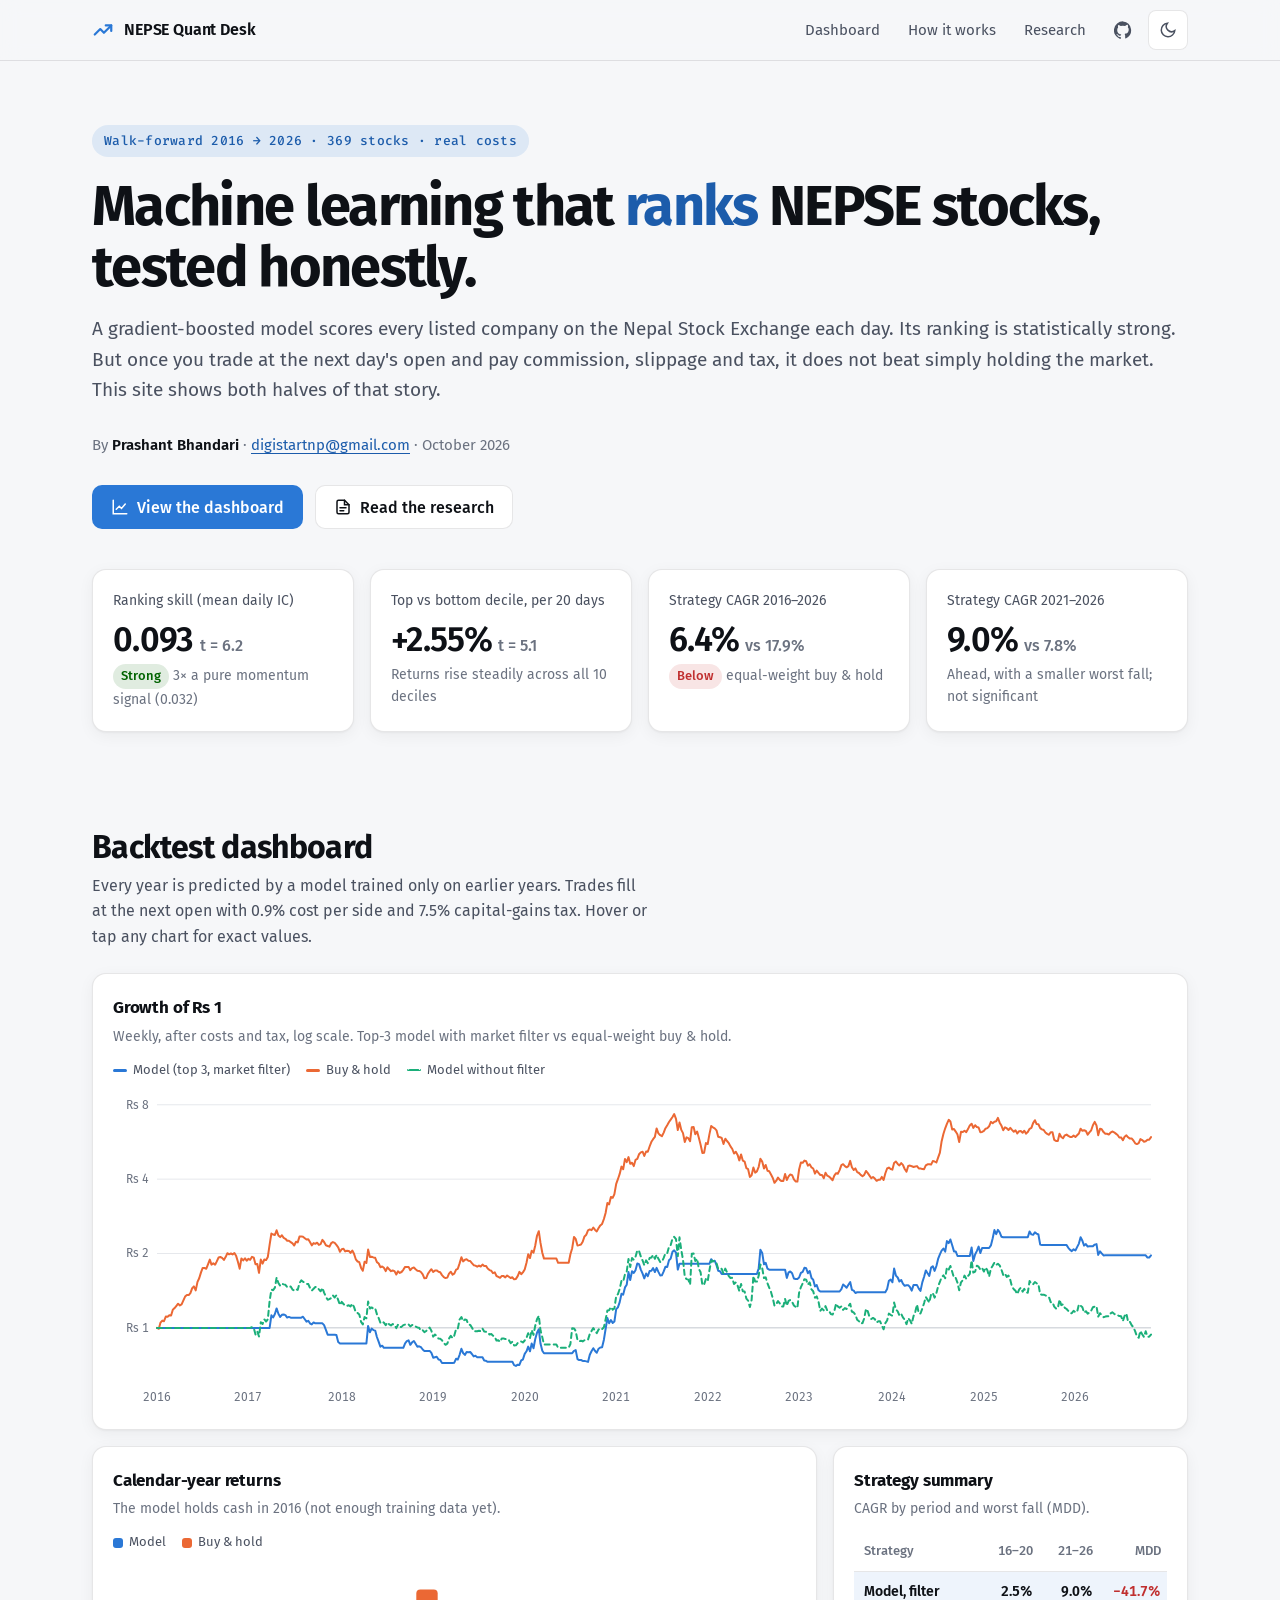
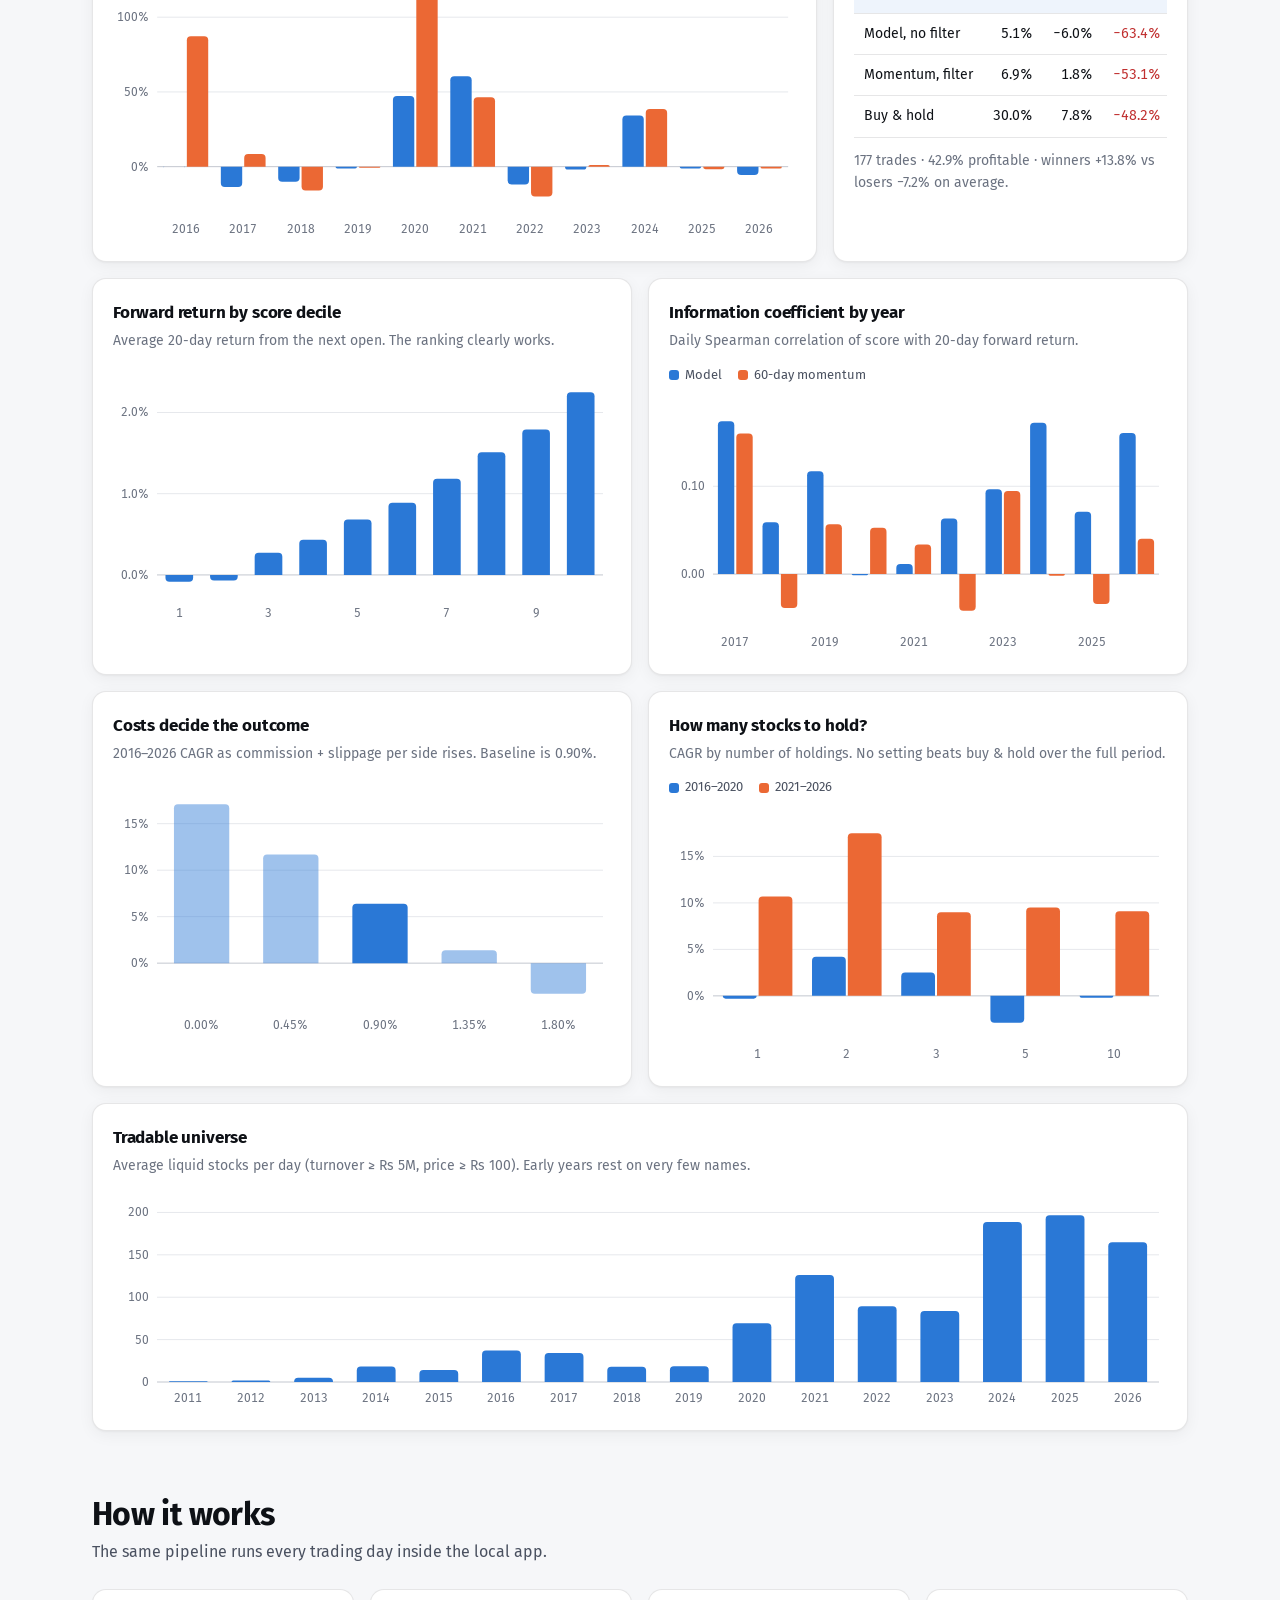
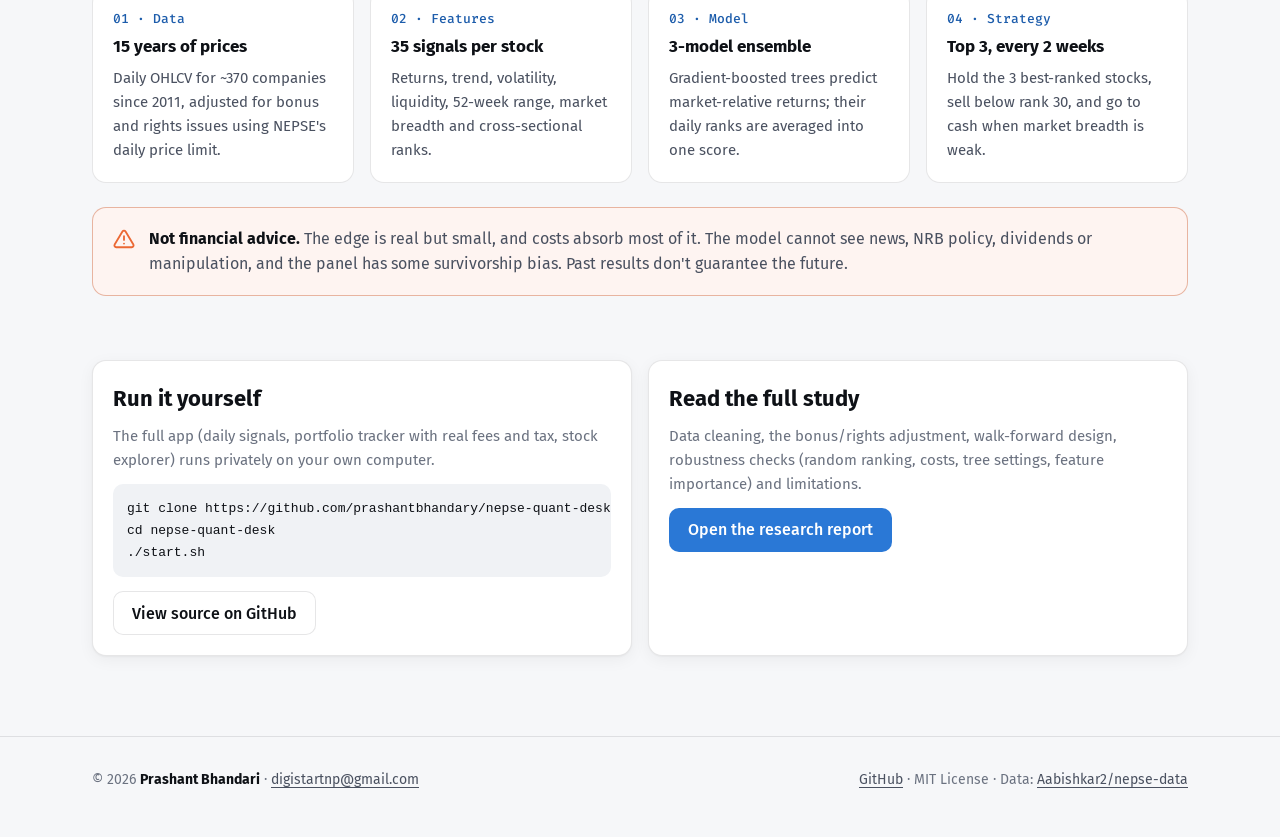
==== docs/index.html @ 3b057b7d "Add GitHub Pages dashboard and research site, simplify README" ====
<!doctype html>
<html lang="en">
<head>
<meta charset="utf-8">
<meta name="viewport" content="width=device-width, initial-scale=1">
<title>NEPSE Quant Desk</title>
<meta name="description" content="Machine-learning stock ranking on the Nepal Stock Exchange: an honest walk-forward backtest with real trading costs, by Prashant Bhandari.">
<meta name="author" content="Prashant Bhandari">
<meta property="og:title" content="NEPSE Quant Desk: ML stock ranking on the Nepal Stock Exchange">
<meta property="og:description" content="A model that ranks NEPSE stocks well, and an honest look at why that still doesn't beat buy-and-hold after costs.">
<meta property="og:type" content="website">
<meta name="twitter:card" content="summary">
<link rel="icon" href="data:image/svg+xml,%3Csvg xmlns='http://www.w3.org/2000/svg' viewBox='0 0 24 24' fill='none' stroke='%232a78d6' stroke-width='2.4' stroke-linecap='round' stroke-linejoin='round'%3E%3Cpath d='M3 17l6-6 4 4 8-8'/%3E%3Cpath d='M15 7h6v6'/%3E%3C/svg%3E">
<link rel="preconnect" href="https://fonts.googleapis.com">
<link rel="preconnect" href="https://fonts.gstatic.com" crossorigin>
<link href="https://fonts.googleapis.com/css2?family=Fira+Code:wght@400;500&family=Fira+Sans:wght@400;500;600;700&display=swap" rel="stylesheet">
<link rel="stylesheet" href="assets/site.css">
<script src="assets/theme.js"></script>
</head>
<body>
<a class="skip" href="#main">Skip to content</a>

<header class="nav">
  <div class="wrap">
    <a class="brand" href="./" aria-label="NEPSE Quant Desk home">
      <svg width="22" height="22" viewBox="0 0 24 24" fill="none" stroke="currentColor" stroke-width="2.4" stroke-linecap="round" stroke-linejoin="round" aria-hidden="true"><path d="M3 17l6-6 4 4 8-8"/><path d="M15 7h6v6"/></svg>
      NEPSE Quant Desk
    </a>
    <nav class="nav-links" aria-label="Main">
      <a href="#dashboard" class="hide-sm">Dashboard</a>
      <a href="#how" class="hide-sm">How it works</a>
      <a href="research.html">Research</a>
      <a href="https://github.com/prashantbhandary/nepse-quant-desk" aria-label="Source code on GitHub">
        <svg width="18" height="18" viewBox="0 0 24 24" fill="currentColor" aria-hidden="true"><path d="M12 .5a12 12 0 0 0-3.8 23.4c.6.1.8-.3.8-.6v-2c-3.3.7-4-1.6-4-1.6-.6-1.4-1.4-1.8-1.4-1.8-1.1-.7.1-.7.1-.7 1.2.1 1.8 1.2 1.8 1.2 1.1 1.8 2.8 1.3 3.5 1 .1-.8.4-1.3.8-1.6-2.7-.3-5.5-1.3-5.5-5.9 0-1.3.5-2.4 1.2-3.2-.1-.3-.5-1.5.1-3.2 0 0 1-.3 3.3 1.2a11.5 11.5 0 0 1 6 0C17.3 4.6 18.3 5 18.3 5c.7 1.7.3 2.9.1 3.2.8.8 1.2 1.9 1.2 3.2 0 4.6-2.8 5.6-5.5 5.9.4.4.8 1.1.8 2.2v3.3c0 .3.2.7.8.6A12 12 0 0 0 12 .5z"/></svg>
      </a>
      <button class="icon-btn" id="theme" type="button" aria-label="Toggle theme"></button>
    </nav>
  </div>
</header>

<main id="main">
  <section class="hero">
    <div class="wrap">
      <span class="eyebrow">Walk-forward 2016 → 2026 · 369 stocks · real costs</span>
      <h1>Machine learning that <em>ranks</em> NEPSE stocks, tested honestly.</h1>
      <p class="lede">A gradient-boosted model scores every listed company on the Nepal Stock Exchange each day. Its ranking is statistically strong. But once you trade at the next day's open and pay commission, slippage and tax, it does not beat simply holding the market. This site shows both halves of that story.</p>
      <p class="byline">By <strong>Prashant Bhandari</strong> · <a href="mailto:digistartnp@gmail.com">digistartnp@gmail.com</a> · October 2026</p>
      <div class="cta">
        <a class="btn primary" href="#dashboard">
          <svg width="18" height="18" viewBox="0 0 24 24" fill="none" stroke="currentColor" stroke-width="2" stroke-linecap="round" aria-hidden="true"><path d="M3 3v18h18"/><path d="M7 15l4-4 3 3 5-6"/></svg>
          View the dashboard
        </a>
        <a class="btn" href="research.html">
          <svg width="18" height="18" viewBox="0 0 24 24" fill="none" stroke="currentColor" stroke-width="2" stroke-linecap="round" aria-hidden="true"><path d="M14 3H6a2 2 0 0 0-2 2v14a2 2 0 0 0 2 2h12a2 2 0 0 0 2-2V9z"/><path d="M14 3v6h6M8 13h8M8 17h5"/></svg>
          Read the research
        </a>
      </div>

      <div class="tiles" role="list">
        <div class="tile" role="listitem">
          <div class="k">Ranking skill (mean daily IC)</div>
          <div class="v">0.093<small>t = 6.2</small></div>
          <div class="s"><span class="tag good">Strong</span> 3× a pure momentum signal (0.032)</div>
        </div>
        <div class="tile" role="listitem">
          <div class="k">Top vs bottom decile, per 20 days</div>
          <div class="v">+2.55%<small>t = 5.1</small></div>
          <div class="s">Returns rise steadily across all 10 deciles</div>
        </div>
        <div class="tile" role="listitem">
          <div class="k">Strategy CAGR 2016–2026</div>
          <div class="v">6.4%<small>vs 17.9%</small></div>
          <div class="s"><span class="tag bad">Below</span> equal-weight buy &amp; hold</div>
        </div>
        <div class="tile" role="listitem">
          <div class="k">Strategy CAGR 2021–2026</div>
          <div class="v">9.0%<small>vs 7.8%</small></div>
          <div class="s">Ahead, with a smaller worst fall; not significant</div>
        </div>
      </div>
    </div>
  </section>

  <section class="block" id="dashboard" aria-labelledby="dash-h">
    <div class="wrap">
      <div class="sec-head">
        <div>
          <h2 id="dash-h">Backtest dashboard</h2>
          <p>Every year is predicted by a model trained only on earlier years. Trades fill at the next open with 0.9% cost per side and 7.5% capital-gains tax. Hover or tap any chart for exact values.</p>
        </div>
      </div>

      <div class="grid">
        <article class="card">
          <h3>Growth of Rs 1</h3>
          <p class="sub">Weekly, after costs and tax, log scale. Top-3 model with market filter vs equal-weight buy &amp; hold.</p>
          <ul class="legend">
            <li><i style="background:var(--s1)"></i>Model (top 3, market filter)</li>
            <li><i style="background:var(--s2)"></i>Buy &amp; hold</li>
            <li style="color:var(--s3)"><i class="dash"></i><span style="color:var(--text-2)">Model without filter</span></li>
          </ul>
          <div class="chart" id="c-curve" style="min-height:320px"><p class="loading">Loading chart…</p></div>
        </article>

        <article class="card span-8">
          <h3>Calendar-year returns</h3>
          <p class="sub">The model holds cash in 2016 (not enough training data yet).</p>
          <ul class="legend">
            <li><i class="sq" style="background:var(--s1)"></i>Model</li>
            <li><i class="sq" style="background:var(--s2)"></i>Buy &amp; hold</li>
          </ul>
          <div class="chart" id="c-yearly"></div>
        </article>

        <article class="card span-4">
          <h3>Strategy summary</h3>
          <p class="sub">CAGR by period and worst fall (MDD).</p>
          <div class="tbl-wrap">
            <table>
              <thead><tr><th>Strategy</th><th>16–20</th><th>21–26</th><th>MDD</th></tr></thead>
              <tbody>
                <tr class="hl"><td>Model, filter</td><td>2.5%</td><td>9.0%</td><td class="neg">−41.7%</td></tr>
                <tr><td>Model, no filter</td><td>5.1%</td><td>−6.0%</td><td class="neg">−63.4%</td></tr>
                <tr><td>Momentum, filter</td><td>6.9%</td><td>1.8%</td><td class="neg">−53.1%</td></tr>
                <tr><td>Buy &amp; hold</td><td>30.0%</td><td>7.8%</td><td class="neg">−48.2%</td></tr>
              </tbody>
            </table>
          </div>
          <p class="sub" style="margin-top:12px">177 trades · 42.9% profitable · winners +13.8% vs losers −7.2% on average.</p>
        </article>

        <article class="card span-6">
          <h3>Forward return by score decile</h3>
          <p class="sub">Average 20-day return from the next open. The ranking clearly works.</p>
          <div class="chart" id="c-deciles"></div>
        </article>

        <article class="card span-6">
          <h3>Information coefficient by year</h3>
          <p class="sub">Daily Spearman correlation of score with 20-day forward return.</p>
          <ul class="legend">
            <li><i class="sq" style="background:var(--s1)"></i>Model</li>
            <li><i class="sq" style="background:var(--s2)"></i>60-day momentum</li>
          </ul>
          <div class="chart" id="c-ic"></div>
        </article>

        <article class="card span-6">
          <h3>Costs decide the outcome</h3>
          <p class="sub">2016–2026 CAGR as commission + slippage per side rises. Baseline is 0.90%.</p>
          <div class="chart" id="c-costs"></div>
        </article>

        <article class="card span-6">
          <h3>How many stocks to hold?</h3>
          <p class="sub">CAGR by number of holdings. No setting beats buy &amp; hold over the full period.</p>
          <ul class="legend">
            <li><i class="sq" style="background:var(--s1)"></i>2016–2020</li>
            <li><i class="sq" style="background:var(--s2)"></i>2021–2026</li>
          </ul>
          <div class="chart" id="c-topn"></div>
        </article>

        <article class="card">
          <h3>Tradable universe</h3>
          <p class="sub">Average liquid stocks per day (turnover ≥ Rs 5M, price ≥ Rs 100). Early years rest on very few names.</p>
          <div class="chart" id="c-universe"></div>
        </article>
      </div>
    </div>
  </section>

  <section class="block" id="how" aria-labelledby="how-h">
    <div class="wrap">
      <div class="sec-head">
        <div>
          <h2 id="how-h">How it works</h2>
          <p>The same pipeline runs every trading day inside the local app.</p>
        </div>
      </div>
      <div class="steps">
        <div class="step"><div class="n">01 · Data</div><h3>15 years of prices</h3><p>Daily OHLCV for ~370 companies since 2011, adjusted for bonus and rights issues using NEPSE's daily price limit.</p></div>
        <div class="step"><div class="n">02 · Features</div><h3>35 signals per stock</h3><p>Returns, trend, volatility, liquidity, 52-week range, market breadth and cross-sectional ranks.</p></div>
        <div class="step"><div class="n">03 · Model</div><h3>3-model ensemble</h3><p>Gradient-boosted trees predict market-relative returns; their daily ranks are averaged into one score.</p></div>
        <div class="step"><div class="n">04 · Strategy</div><h3>Top 3, every 2 weeks</h3><p>Hold the 3 best-ranked stocks, sell below rank 30, and go to cash when market breadth is weak.</p></div>
      </div>

      <div class="callout" style="margin-top:24px" role="note">
        <svg width="22" height="22" viewBox="0 0 24 24" fill="none" stroke="currentColor" stroke-width="2" stroke-linecap="round" aria-hidden="true"><path d="M10.3 3.9 1.8 18a2 2 0 0 0 1.7 3h17a2 2 0 0 0 1.7-3L13.7 3.9a2 2 0 0 0-3.4 0z"/><path d="M12 9v4M12 17h.01"/></svg>
        <div><strong>Not financial advice.</strong> The edge is real but small, and costs absorb most of it. The model cannot see news, NRB policy, dividends or manipulation, and the panel has some survivorship bias. Past results don't guarantee the future.</div>
      </div>
    </div>
  </section>

  <section class="block" aria-labelledby="run-h">
    <div class="wrap">
      <div class="grid">
        <article class="card span-6">
          <h2 id="run-h" style="font-size:22px;margin:0 0 8px">Run it yourself</h2>
          <p class="sub" style="font-size:15px">The full app (daily signals, portfolio tracker with real fees and tax, stock explorer) runs privately on your own computer.</p>
<pre style="background:var(--surface-2);border-radius:10px;padding:14px;overflow-x:auto;font:13px/1.6 var(--mono);margin:0 0 14px"><code>git clone https://github.com/prashantbhandary/nepse-quant-desk.git
cd nepse-quant-desk
./start.sh</code></pre>
          <a class="btn" href="https://github.com/prashantbhandary/nepse-quant-desk">View source on GitHub</a>
        </article>
        <article class="card span-6">
          <h2 style="font-size:22px;margin:0 0 8px">Read the full study</h2>
          <p class="sub" style="font-size:15px">Data cleaning, the bonus/rights adjustment, walk-forward design, robustness checks (random ranking, costs, tree settings, feature importance) and limitations.</p>
          <a class="btn primary" href="research.html">Open the research report</a>
        </article>
      </div>
    </div>
  </section>
</main>

<footer>
  <div class="wrap">
    <span>© 2026 <strong style="color:var(--text)">Prashant Bhandari</strong> · <a href="mailto:digistartnp@gmail.com">digistartnp@gmail.com</a></span>
    <span><a href="https://github.com/prashantbhandary/nepse-quant-desk">GitHub</a> · MIT License · Data: <a href="https://github.com/Aabishkar2/nepse-data">Aabishkar2/nepse-data</a></span>
  </div>
</footer>

<script src="assets/charts.js"></script>
<script>
(() => {
  const pct = (v, d = 1) => (v > 0 ? "+" : v < 0 ? "−" : "") + Math.abs(v).toFixed(d) + "%";
  const pct0 = (v) => (v < 0 ? "−" : "") + Math.abs(v) + "%";
  const years = [2016, 2017, 2018, 2019, 2020, 2021, 2022, 2023, 2024, 2025, 2026];

  Charts.bars(document.getElementById("c-yearly"), {
    label: "Calendar-year returns, model vs buy and hold",
    cats: years.map(String),
    series: [
      { name: "Model", color: "--s1", values: [0, -13.6, -10.08, -1.15, 47.34, 60.49, -11.94, -1.92, 34.17, -1.17, -5.54] },
      { name: "Buy & hold", color: "--s2", values: [87.25, 8.51, -15.99, -0.63, 118.49, 46.46, -19.92, 1.17, 38.58, -1.65, -1.27] },
    ],
    yFmt: pct0, tipFmt: (v) => pct(v), height: 280,
  });

  Charts.bars(document.getElementById("c-deciles"), {
    label: "Average 20-day forward return by score decile",
    cats: ["1", "2", "3", "4", "5", "6", "7", "8", "9", "10"],
    series: [{ name: "20-day return", color: "--s1", values: [-0.085, -0.069, 0.273, 0.432, 0.681, 0.89, 1.183, 1.51, 1.79, 2.25] }],
    yFmt: (v) => v.toFixed(1) + "%", tipFmt: (v) => pct(v, 2), tipTitle: (c) => "Decile " + c + (c === "1" ? " (lowest)" : c === "10" ? " (highest)" : ""),
  });

  Charts.bars(document.getElementById("c-ic"), {
    label: "Information coefficient by year, model vs momentum",
    cats: ["2017", "2018", "2019", "2020", "2021", "2022", "2023", "2024", "2025", "2026"],
    series: [
      { name: "Model", color: "--s1", values: [0.1741, 0.059, 0.1172, -0.0013, 0.0114, 0.0633, 0.0967, 0.1724, 0.0711, 0.1607] },
      { name: "Momentum", color: "--s2", values: [0.16, -0.0386, 0.0567, 0.0527, 0.0337, -0.0418, 0.0947, -0.0019, -0.034, 0.0403] },
    ],
    yFmt: (v) => v.toFixed(2), tipFmt: (v) => v.toFixed(3),
  });

  Charts.bars(document.getElementById("c-costs"), {
    label: "CAGR by trading cost per side",
    cats: ["0.00%", "0.45%", "0.90%", "1.35%", "1.80%"],
    series: [{ name: "CAGR 2016–26", color: "--s1", values: [17.1, 11.7, 6.4, 1.4, -3.3] }],
    yFmt: pct0, tipFmt: (v) => pct(v), highlight: 2,
    tipTitle: (c) => c + " per side" + (c === "0.90%" ? " (baseline)" : ""),
  });

  Charts.bars(document.getElementById("c-topn"), {
    label: "CAGR by number of holdings",
    cats: ["1", "2", "3", "5", "10"],
    series: [
      { name: "2016–2020", color: "--s1", values: [-0.3, 4.2, 2.5, -2.9, -0.2] },
      { name: "2021–2026", color: "--s2", values: [10.7, 17.5, 9.0, 9.5, 9.1] },
    ],
    yFmt: pct0, tipFmt: (v) => pct(v), tipTitle: (c) => c + (c === "1" ? " stock" : " stocks") + (c === "3" ? " (used)" : ""),
  });

  Charts.bars(document.getElementById("c-universe"), {
    label: "Average tradable stocks per day by year",
    cats: ["2011", "2012", "2013", "2014", "2015", "2016", "2017", "2018", "2019", "2020", "2021", "2022", "2023", "2024", "2025", "2026"],
    series: [{ name: "Stocks / day", color: "--s1", values: [1, 1.9, 5, 18.4, 14.2, 37.1, 34.3, 17.9, 18.7, 69.4, 126.3, 89.3, 83.8, 188.8, 196.6, 164.9] }],
    yFmt: (v) => v, tipFmt: (v) => Math.round(v), height: 220,
  });

  fetch("data/curve.csv").then((r) => r.text()).then((txt) => {
    // blank cells (e.g. the 2020 lockdown closure) carry the last value forward
    const prev = [];
    const rows = txt.trim().split("\n").slice(1).map((l) => l.split(",").map((v, i) => (v === "" ? prev[i] : (prev[i] = v))));
    const host = document.getElementById("c-curve");
    host.innerHTML = "";
    const fmtD = new Intl.DateTimeFormat("en", { month: "short", day: "numeric", year: "numeric" });
    Charts.line(host, {
      label: "Growth of one rupee, 2016 to 2026, model vs buy and hold",
      x: rows.map((r) => new Date(r[0] + "T00:00:00")),
      series: [
        { name: "Model", color: "--s1", values: rows.map((r) => +r[1]) },
        { name: "Buy & hold", color: "--s2", values: rows.map((r) => +r[2]) },
        { name: "No filter", color: "--s3", values: rows.map((r) => +r[3]), dash: true },
      ],
      log: true, height: 320,
      yFmt: (v) => "Rs " + v, tipFmt: (v) => "Rs " + v.toFixed(2), xFmt: (d) => fmtD.format(d),
    });
  }).catch(() => {
    document.getElementById("c-curve").innerHTML = '<p class="loading">Could not load chart data. <a href="data/curve.csv">Download the CSV</a>.</p>';
  });
})();
</script>
</body>
</html>
---- docs/assets/site.css ----
:root {
  color-scheme: light;
  --bg: #f6f7f9;
  --surface: #ffffff;
  --surface-2: #f0f2f5;
  --text: #0e1116;
  --text-2: #4a5160;
  --muted: #6b7280;
  --border: rgba(14, 17, 22, 0.10);
  --grid: #e6e8ec;
  --axis: #c3c7cf;
  --accent: #2a78d6;
  --accent-ink: #1c5cab;
  --good: #006300;
  --bad: #c02f2f;
  --s1: #2a78d6;
  --s2: #eb6834;
  --s3: #1baf7a;
  --shadow: 0 1px 2px rgba(14, 17, 22, 0.04), 0 4px 16px rgba(14, 17, 22, 0.05);
  --radius: 14px;
  --mono: "Fira Code", ui-monospace, SFMono-Regular, Menlo, monospace;
  --sans: "Fira Sans", system-ui, -apple-system, "Segoe UI", sans-serif;
}
:root[data-theme="dark"] {
  color-scheme: dark;
  --bg: #0b0d12;
  --surface: #12151c;
  --surface-2: #181c25;
  --text: #eef0f3;
  --text-2: #b9bfca;
  --muted: #8b93a1;
  --border: rgba(255, 255, 255, 0.09);
  --grid: #232835;
  --axis: #3a4150;
  --accent: #5598e7;
  --accent-ink: #86b6ef;
  --good: #2fbf4f;
  --bad: #ef6b6b;
  --s1: #3987e5;
  --s2: #d95926;
  --s3: #199e70;
  --shadow: 0 1px 2px rgba(0, 0, 0, 0.3), 0 8px 24px rgba(0, 0, 0, 0.25);
}

* { box-sizing: border-box; }
html { scroll-behavior: smooth; scroll-padding-top: 72px; }
body {
  margin: 0;
  background: var(--bg);
  color: var(--text);
  font: 400 16px/1.6 var(--sans);
  -webkit-font-smoothing: antialiased;
}
a { color: var(--accent-ink); text-underline-offset: 3px; }
a:hover { text-decoration-thickness: 2px; }
:focus-visible { outline: 2px solid var(--accent); outline-offset: 2px; border-radius: 6px; }
.skip { position: absolute; left: -999px; top: 8px; background: var(--surface); padding: 8px 12px; z-index: 100; }
.skip:focus { left: 16px; }
.wrap { max-width: 1160px; margin: 0 auto; padding: 0 16px; }
@media (min-width: 768px) { .wrap { padding: 0 32px; } }

/* ---------- nav ---------- */
.nav {
  position: sticky; top: 0; z-index: 40;
  background: color-mix(in srgb, var(--bg) 82%, transparent);
  backdrop-filter: saturate(1.4) blur(10px);
  border-bottom: 1px solid var(--border);
}
.nav .wrap { display: flex; align-items: center; gap: 16px; height: 60px; }
.brand { display: flex; align-items: center; gap: 10px; font-weight: 600; color: var(--text); text-decoration: none; letter-spacing: -0.01em; }
.brand svg { color: var(--accent); }
.nav-links { display: flex; gap: 4px; margin-left: auto; align-items: center; }
.nav-links a {
  color: var(--text-2); text-decoration: none; font-size: 15px;
  padding: 8px 12px; border-radius: 8px; min-height: 40px; display: inline-flex; align-items: center;
  transition: background-color .15s, color .15s;
}
.nav-links a:hover, .nav-links a[aria-current="page"] { background: var(--surface-2); color: var(--text); }
.icon-btn {
  display: inline-flex; align-items: center; justify-content: center;
  width: 40px; height: 40px; border-radius: 8px; border: 1px solid var(--border);
  background: var(--surface); color: var(--text-2); cursor: pointer; transition: color .15s, background-color .15s;
}
.icon-btn:hover { color: var(--text); background: var(--surface-2); }
@media (max-width: 640px) { .nav-links .hide-sm { display: none; } }

/* ---------- hero ---------- */
.hero { padding: 64px 0 32px; }
.eyebrow {
  display: inline-flex; align-items: center; gap: 8px; font: 500 13px/1 var(--mono);
  color: var(--accent-ink); background: color-mix(in srgb, var(--accent) 12%, transparent);
  padding: 7px 12px; border-radius: 999px; letter-spacing: 0.02em; line-height: 1.4; max-width: 100%;
}
.hero .wrap > * { max-width: 100%; }
.tiles { grid-template-columns: repeat(auto-fit, minmax(min(220px, 100%), 1fr)); }
.hero h1 { font-size: clamp(32px, 5.2vw, 56px); line-height: 1.08; letter-spacing: -0.03em; margin: 20px 0 16px; font-weight: 700; max-width: 18ch; }
.hero h1 em { font-style: normal; color: var(--accent-ink); }
.lede { font-size: clamp(17px, 1.6vw, 19px); color: var(--text-2); max-width: 64ch; margin: 0 0 28px; }
.byline { color: var(--muted); font-size: 15px; margin-bottom: 28px; }
.byline strong { color: var(--text); font-weight: 600; }
.cta { display: flex; flex-wrap: wrap; gap: 12px; }
.btn {
  display: inline-flex; align-items: center; gap: 8px; min-height: 44px; padding: 0 18px;
  border-radius: 10px; font-weight: 500; text-decoration: none; border: 1px solid var(--border);
  background: var(--surface); color: var(--text); transition: transform .15s, background-color .15s, border-color .15s;
}
.btn:hover { background: var(--surface-2); }
.btn:active { transform: scale(0.98); }
.btn.primary { background: var(--accent); border-color: transparent; color: #fff; }
.btn.primary:hover { background: var(--accent-ink); }
:root[data-theme="dark"] .btn.primary:hover { background: #2a78d6; }

/* ---------- stat tiles ---------- */
.tiles { display: grid; gap: 16px; grid-template-columns: repeat(auto-fit, minmax(220px, 1fr)); margin: 40px 0 8px; }
.tile { background: var(--surface); border: 1px solid var(--border); border-radius: var(--radius); padding: 20px; box-shadow: var(--shadow); }
.tile .k { font-size: 14px; color: var(--text-2); }
.tile .v { font: 600 34px/1.1 var(--sans); letter-spacing: -0.02em; margin: 8px 0 6px; }
.tile .v small { font-size: 16px; font-weight: 500; color: var(--muted); margin-left: 6px; letter-spacing: 0; }
.tile .s { font-size: 14px; color: var(--muted); }
.tag { display: inline-flex; align-items: center; gap: 6px; font-size: 13px; font-weight: 500; padding: 2px 8px; border-radius: 999px; }
.tag.good { color: var(--good); background: color-mix(in srgb, var(--good) 12%, transparent); }
.tag.bad { color: var(--bad); background: color-mix(in srgb, var(--bad) 12%, transparent); }

/* ---------- sections ---------- */
section.block { padding: 56px 0 8px; }
.sec-head { display: flex; flex-wrap: wrap; align-items: end; justify-content: space-between; gap: 12px; margin-bottom: 24px; }
.sec-head h2 { font-size: clamp(24px, 3vw, 32px); letter-spacing: -0.02em; margin: 0; line-height: 1.2; }
.sec-head p { margin: 6px 0 0; color: var(--text-2); max-width: 62ch; }
.grid { display: grid; gap: 16px; grid-template-columns: repeat(12, minmax(0, 1fr)); }
.card { grid-column: span 12; background: var(--surface); border: 1px solid var(--border); border-radius: var(--radius); padding: 20px; box-shadow: var(--shadow); min-width: 0; }
@media (min-width: 900px) { .span-6 { grid-column: span 6; } .span-4 { grid-column: span 4; } .span-8 { grid-column: span 8; } }
.card h3 { font-size: 17px; margin: 0; letter-spacing: -0.01em; }
.card .sub { color: var(--muted); font-size: 14px; margin: 4px 0 12px; }
.legend { display: flex; flex-wrap: wrap; gap: 6px 16px; font-size: 13px; color: var(--text-2); margin: 0 0 8px; padding: 0; list-style: none; }
.legend li { display: inline-flex; align-items: center; gap: 6px; }
.legend i { width: 14px; height: 3px; border-radius: 2px; display: inline-block; }
.legend i.sq { width: 10px; height: 10px; border-radius: 3px; }
.legend i.dash { background: none !important; border-top: 2px dashed currentColor; height: 0; }
.chart { position: relative; width: 100%; }
.chart svg { display: block; width: 100%; overflow: visible; }
.chart text { font: 12px var(--sans); fill: var(--muted); font-variant-numeric: tabular-nums; }
.chart .grid-l { stroke: var(--grid); stroke-width: 1; }
.chart .base-l { stroke: var(--axis); stroke-width: 1; }
.chart .cross { stroke: var(--axis); stroke-width: 1; }
.tip {
  position: absolute; pointer-events: none; z-index: 5; min-width: 140px;
  background: var(--surface); border: 1px solid var(--border); border-radius: 10px; box-shadow: var(--shadow);
  padding: 8px 10px; font-size: 13px; line-height: 1.45; opacity: 0; transform: translateY(4px);
  transition: opacity .12s, transform .12s;
}
.tip.on { opacity: 1; transform: none; }
.tip b { display: block; font-weight: 600; margin-bottom: 2px; color: var(--text); }
.tip .row { display: flex; align-items: center; gap: 6px; color: var(--text-2); }
.tip .row span:last-child { margin-left: auto; padding-left: 12px; color: var(--text); font-variant-numeric: tabular-nums; font-weight: 500; }
.tip .dot { width: 8px; height: 8px; border-radius: 50%; }
details.data { margin-top: 10px; font-size: 14px; }
details.data summary { cursor: pointer; color: var(--muted); min-height: 32px; display: inline-flex; align-items: center; }
details.data summary:hover { color: var(--text); }

/* ---------- tables ---------- */
.tbl-wrap { overflow-x: auto; -webkit-overflow-scrolling: touch; }
table { width: 100%; border-collapse: collapse; font-size: 14px; font-variant-numeric: tabular-nums; }
th, td { text-align: right; padding: 9px 10px; border-bottom: 1px solid var(--border); white-space: nowrap; }
th:first-child, td:first-child { text-align: left; }
th { color: var(--muted); font-weight: 500; font-size: 13px; }
tr.hl td { background: color-mix(in srgb, var(--accent) 8%, transparent); font-weight: 600; }
td.neg { color: var(--bad); }
td.pos { color: var(--good); }

/* ---------- pipeline ---------- */
.steps { display: grid; gap: 16px; grid-template-columns: repeat(auto-fit, minmax(220px, 1fr)); counter-reset: s; }
.step { background: var(--surface); border: 1px solid var(--border); border-radius: var(--radius); padding: 20px; position: relative; }
.step .n { font: 500 13px var(--mono); color: var(--accent-ink); }
.step h3 { margin: 6px 0 6px; font-size: 17px; }
.step p { margin: 0; color: var(--text-2); font-size: 15px; }
.callout {
  display: flex; gap: 14px; align-items: flex-start; padding: 18px 20px; border-radius: var(--radius);
  border: 1px solid color-mix(in srgb, var(--s2) 35%, var(--border)); background: color-mix(in srgb, var(--s2) 7%, var(--surface));
  color: var(--text-2);
}
.callout svg { flex: none; color: var(--s2); margin-top: 2px; }
.callout strong { color: var(--text); }

/* ---------- footer ---------- */
footer { margin-top: 72px; border-top: 1px solid var(--border); padding: 32px 0 48px; color: var(--muted); font-size: 14px; }
footer .wrap { display: flex; flex-wrap: wrap; gap: 12px 24px; justify-content: space-between; }
footer a { color: var(--text-2); }

/* ---------- research (prose) ---------- */
.doc { display: grid; gap: 40px; grid-template-columns: minmax(0, 1fr); padding: 40px 0; }
@media (min-width: 1024px) { .doc { grid-template-columns: 240px minmax(0, 1fr); } }
.toc { display: none; }
@media (min-width: 1024px) {
  .toc { display: block; position: sticky; top: 84px; align-self: start; max-height: calc(100dvh - 100px); overflow: auto; font-size: 14px; }
  .toc p { font: 500 12px var(--mono); color: var(--muted); letter-spacing: 0.06em; text-transform: uppercase; margin: 0 0 10px; }
  .toc a { display: block; color: var(--text-2); text-decoration: none; padding: 6px 10px; border-left: 2px solid var(--border); transition: color .15s, border-color .15s; }
  .toc a:hover { color: var(--text); }
  .toc a.on { color: var(--accent-ink); border-left-color: var(--accent); }
}
.prose { max-width: 78ch; min-width: 0; }
.prose h1 { font-size: clamp(30px, 4vw, 44px); line-height: 1.12; letter-spacing: -0.025em; margin: 0 0 8px; }
.prose h2 { font-size: 26px; letter-spacing: -0.02em; margin: 56px 0 12px; padding-top: 8px; }
.prose h3 { font-size: 19px; margin: 32px 0 8px; }
.prose p, .prose li { color: var(--text-2); }
.prose strong { color: var(--text); }
.prose hr { border: 0; border-top: 1px solid var(--border); margin: 32px 0; }
.prose blockquote { margin: 16px 0; padding: 12px 16px; border-left: 3px solid var(--accent); background: var(--surface); border-radius: 0 10px 10px 0; color: var(--text-2); }
.prose blockquote p { margin: 0; }
.prose code { font: 0.88em var(--mono); background: var(--surface-2); padding: 2px 6px; border-radius: 6px; }
.prose pre { background: var(--surface); border: 1px solid var(--border); border-radius: 12px; padding: 16px; overflow-x: auto; }
.prose pre code { background: none; padding: 0; }
.prose table { margin: 16px 0; background: var(--surface); border: 1px solid var(--border); border-radius: 12px; overflow: hidden; display: block; overflow-x: auto; }
.prose table th, .prose table td { white-space: normal; min-width: 64px; vertical-align: top; }
.prose table td:not(:first-child) { text-align: left; }
.prose table th:not(:first-child) { text-align: left; }
.prose h2 + p > a[href^="#"]:only-child { display: none; }
.loading { color: var(--muted); padding: 40px 0; }

@media (prefers-reduced-motion: reduce) {
  html { scroll-behavior: auto; }
  *, *::before, *::after { transition: none !important; animation: none !important; }
}
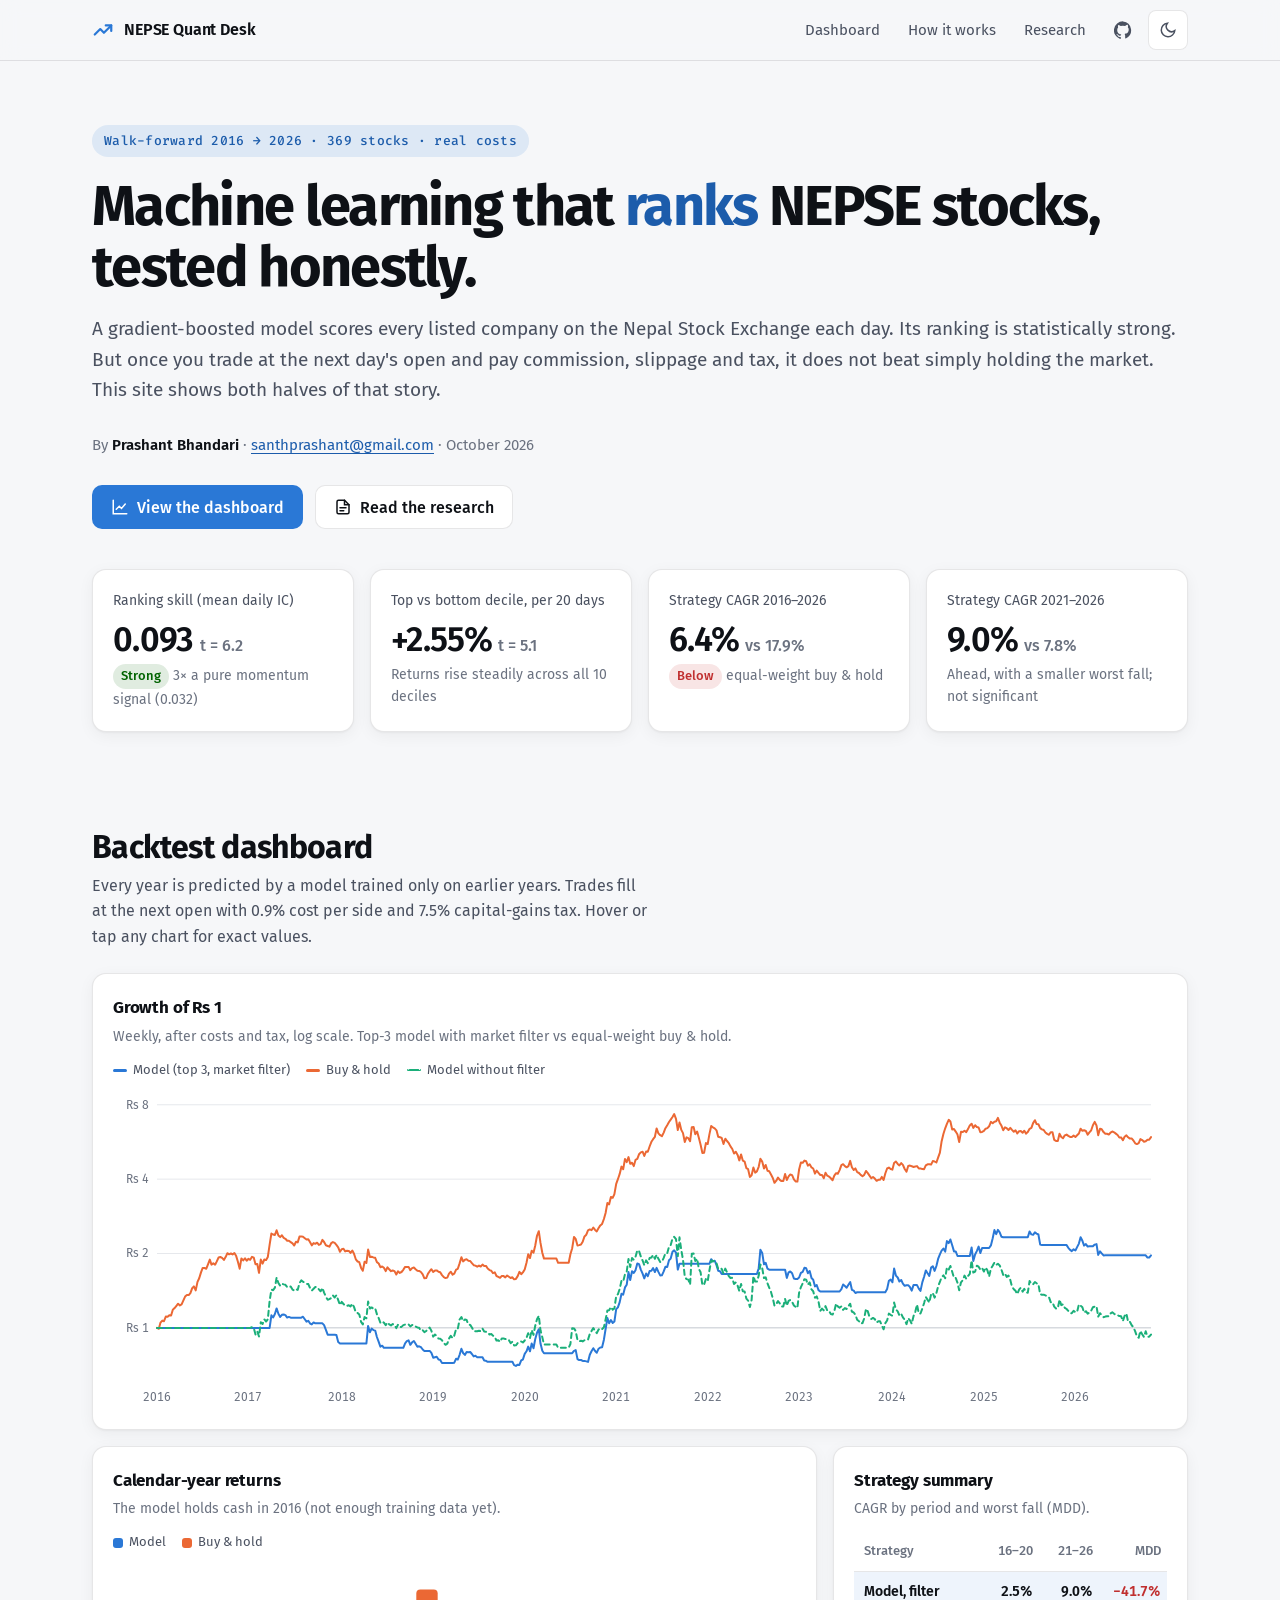
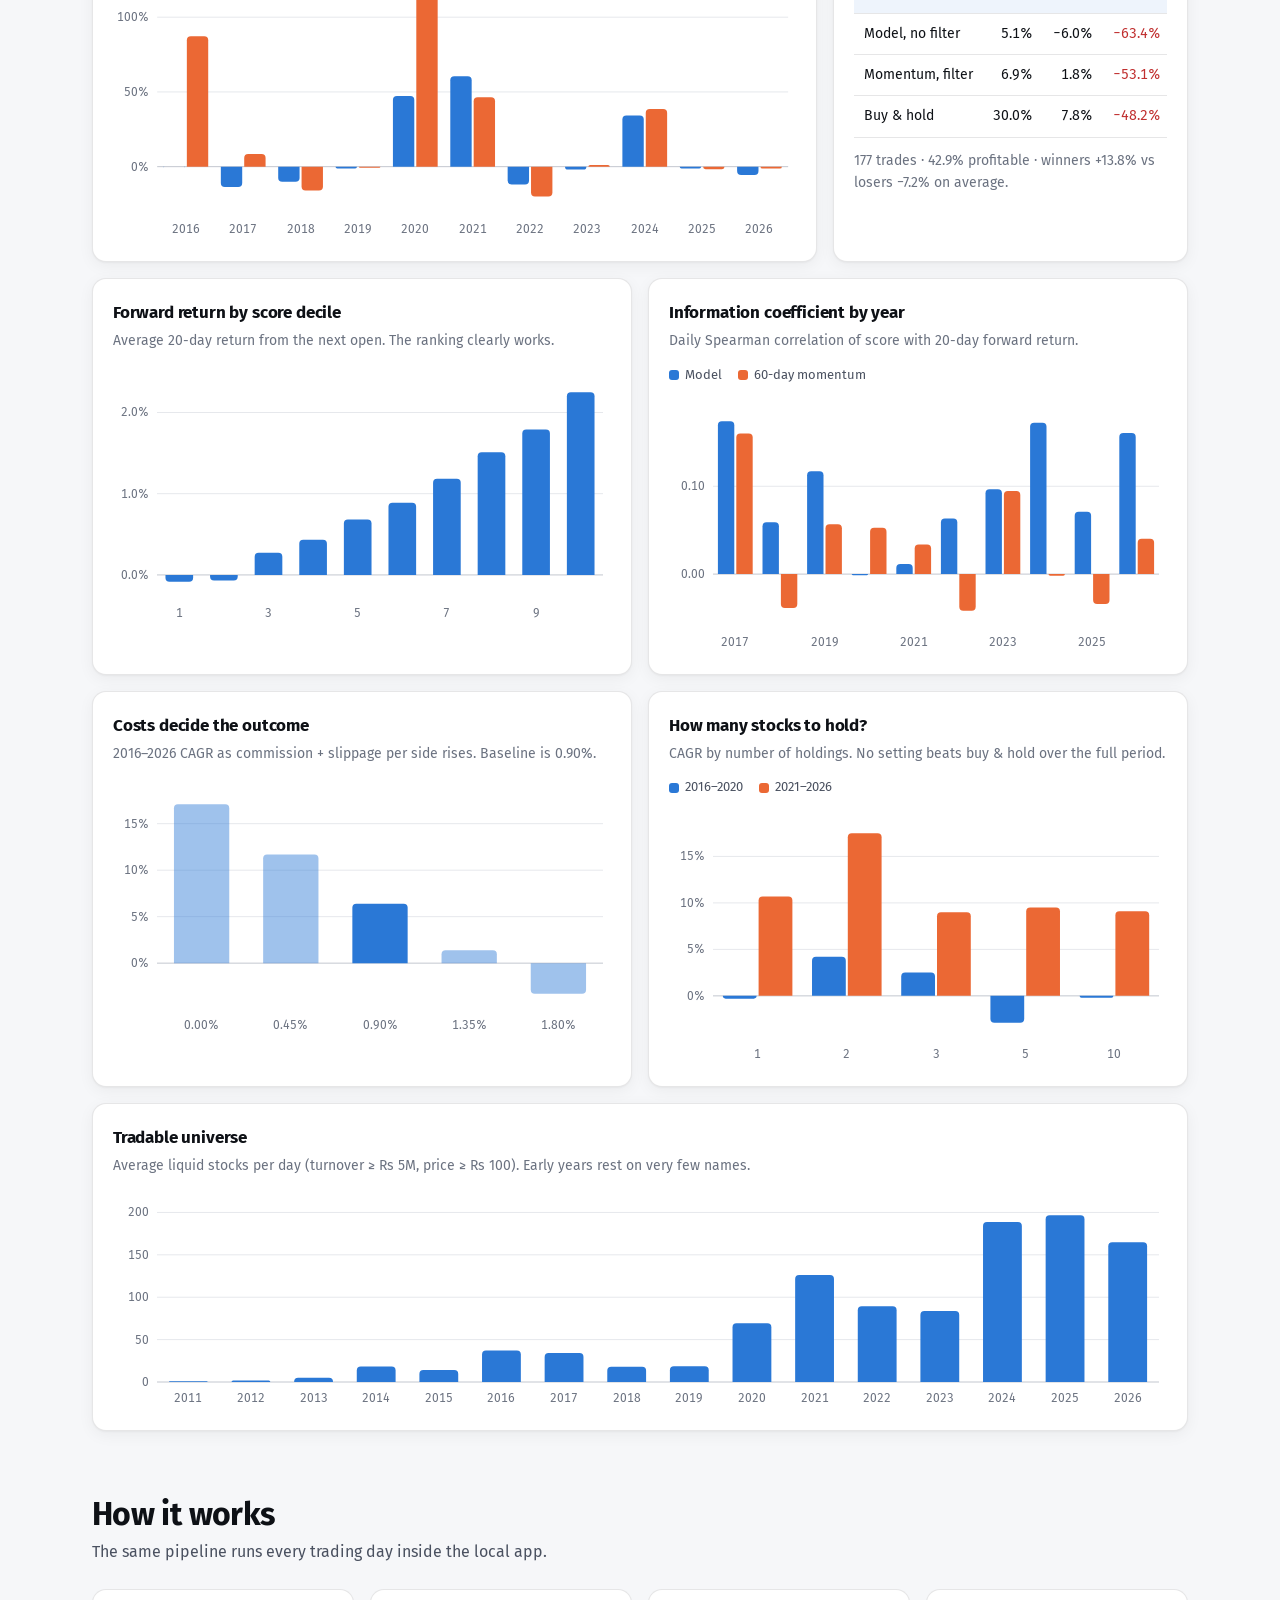
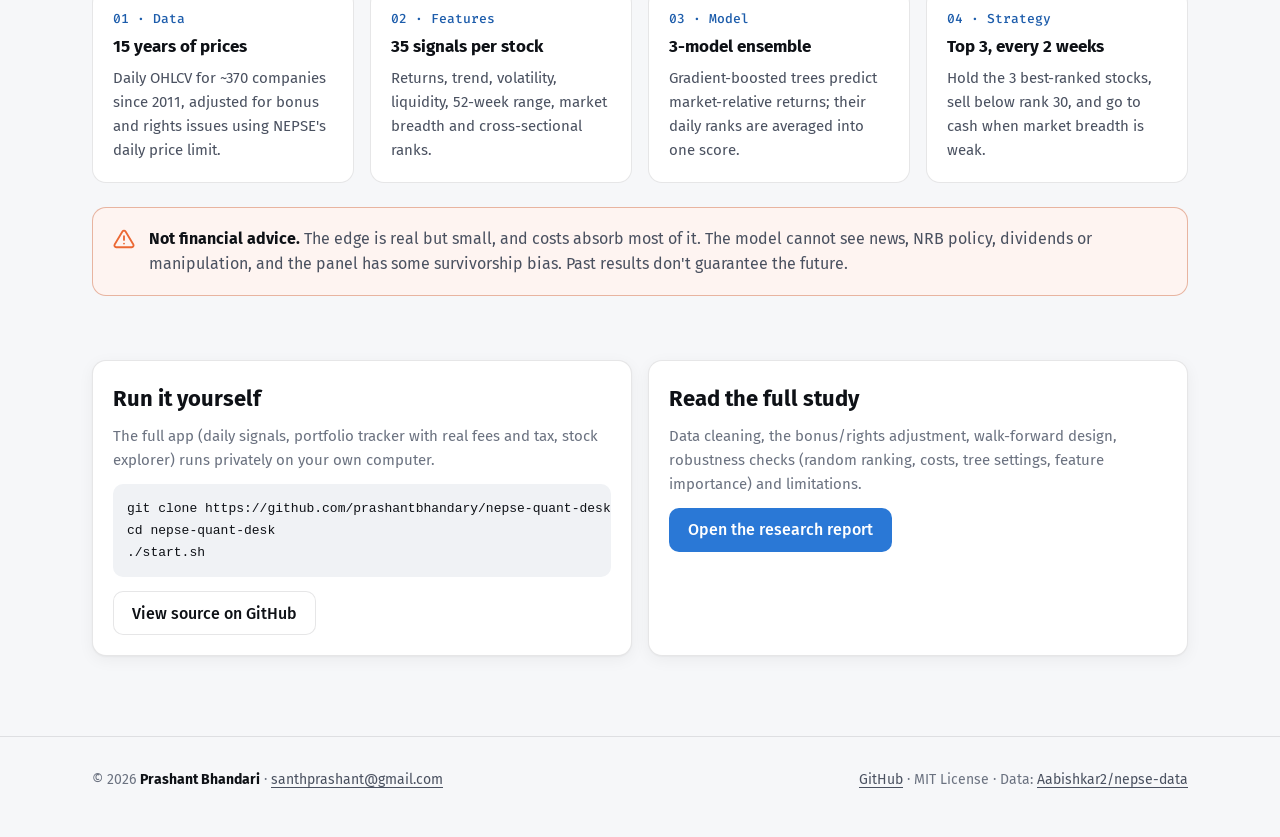
==== commit 951235ce: "Update contact email" ====
--- a/docs/index.html
+++ b/docs/index.html
@@ -44,7 +44,7 @@
       <span class="eyebrow">Walk-forward 2016 → 2026 · 369 stocks · real costs</span>
       <h1>Machine learning that <em>ranks</em> NEPSE stocks, tested honestly.</h1>
       <p class="lede">A gradient-boosted model scores every listed company on the Nepal Stock Exchange each day. Its ranking is statistically strong. But once you trade at the next day's open and pay commission, slippage and tax, it does not beat simply holding the market. This site shows both halves of that story.</p>
-      <p class="byline">By <strong>Prashant Bhandari</strong> · <a href="mailto:digistartnp@gmail.com">digistartnp@gmail.com</a> · October 2026</p>
+      <p class="byline">By <strong>Prashant Bhandari</strong> · <a href="mailto:santhprashant@gmail.com">santhprashant@gmail.com</a> · October 2026</p>
       <div class="cta">
         <a class="btn primary" href="#dashboard">
           <svg width="18" height="18" viewBox="0 0 24 24" fill="none" stroke="currentColor" stroke-width="2" stroke-linecap="round" aria-hidden="true"><path d="M3 3v18h18"/><path d="M7 15l4-4 3 3 5-6"/></svg>
@@ -215,7 +215,7 @@
 
 <footer>
   <div class="wrap">
-    <span>© 2026 <strong style="color:var(--text)">Prashant Bhandari</strong> · <a href="mailto:digistartnp@gmail.com">digistartnp@gmail.com</a></span>
+    <span>© 2026 <strong style="color:var(--text)">Prashant Bhandari</strong> · <a href="mailto:santhprashant@gmail.com">santhprashant@gmail.com</a></span>
     <span><a href="https://github.com/prashantbhandary/nepse-quant-desk">GitHub</a> · MIT License · Data: <a href="https://github.com/Aabishkar2/nepse-data">Aabishkar2/nepse-data</a></span>
   </div>
 </footer>
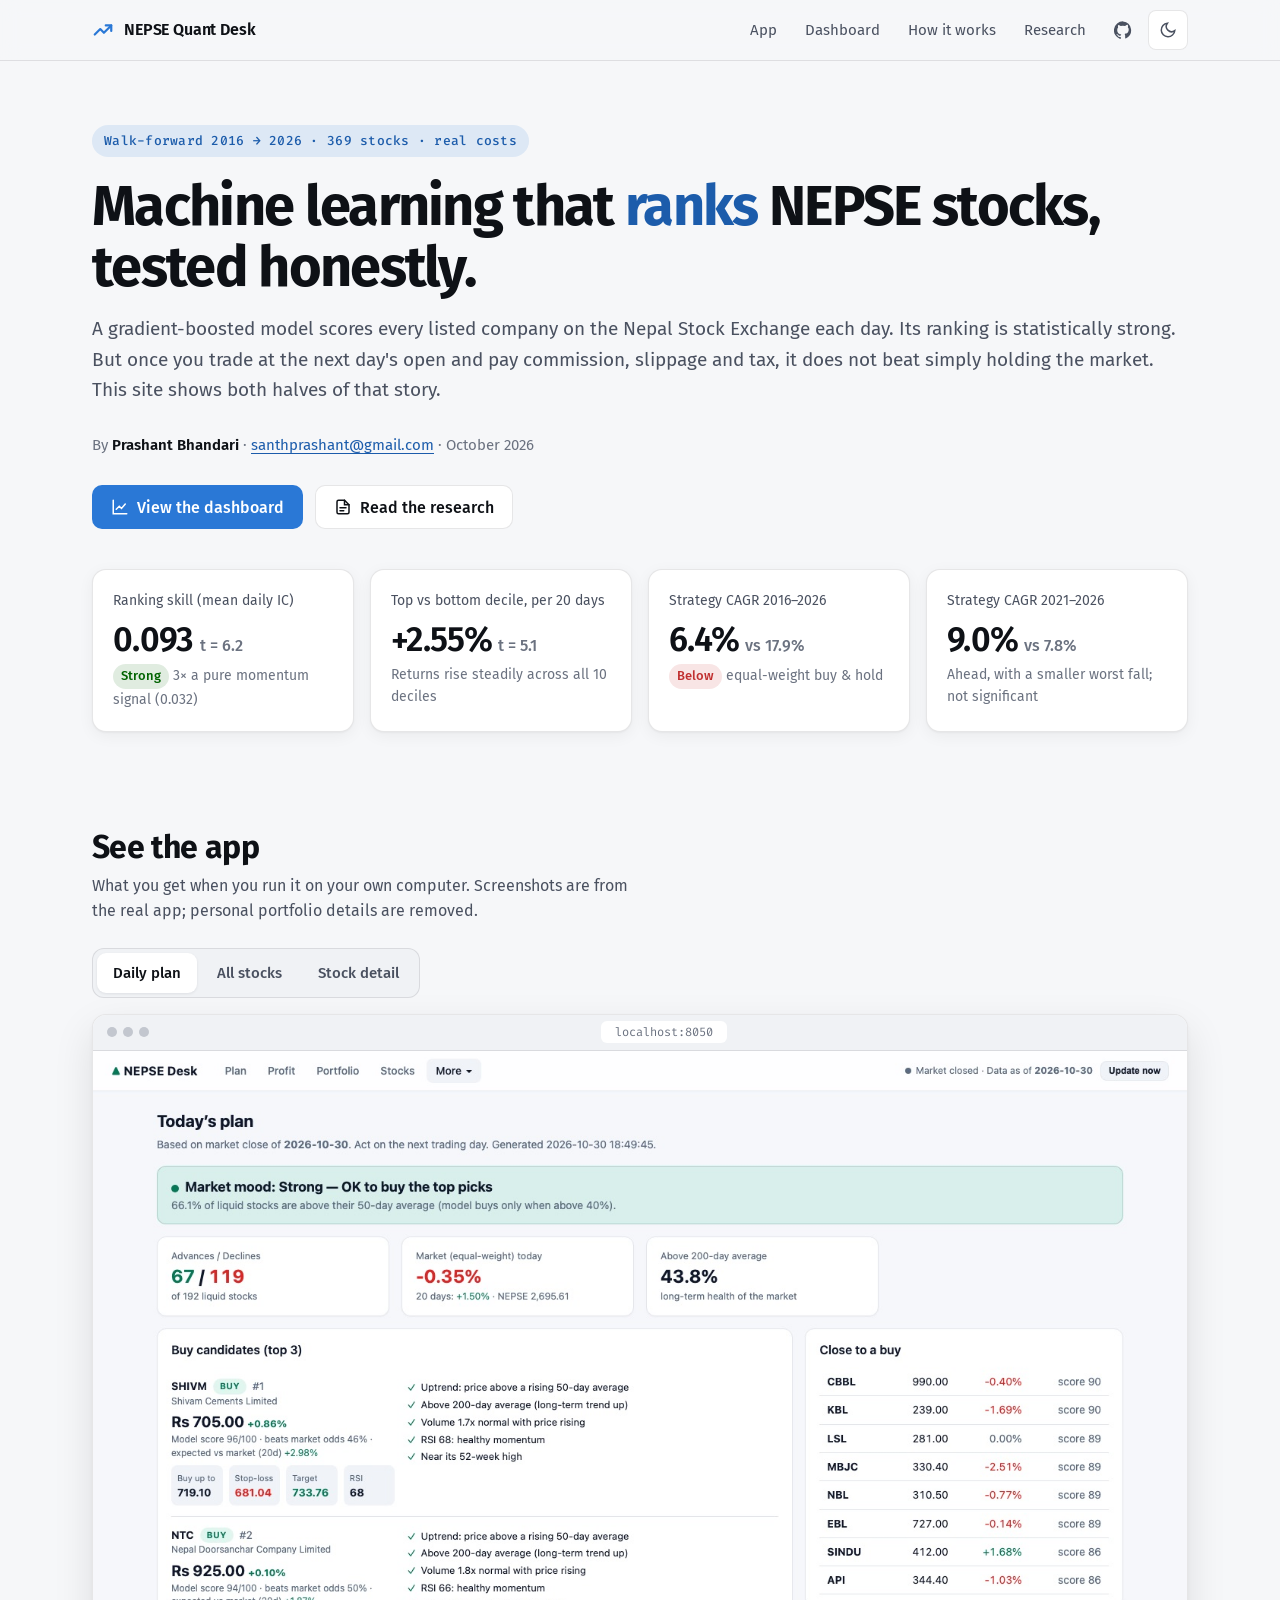
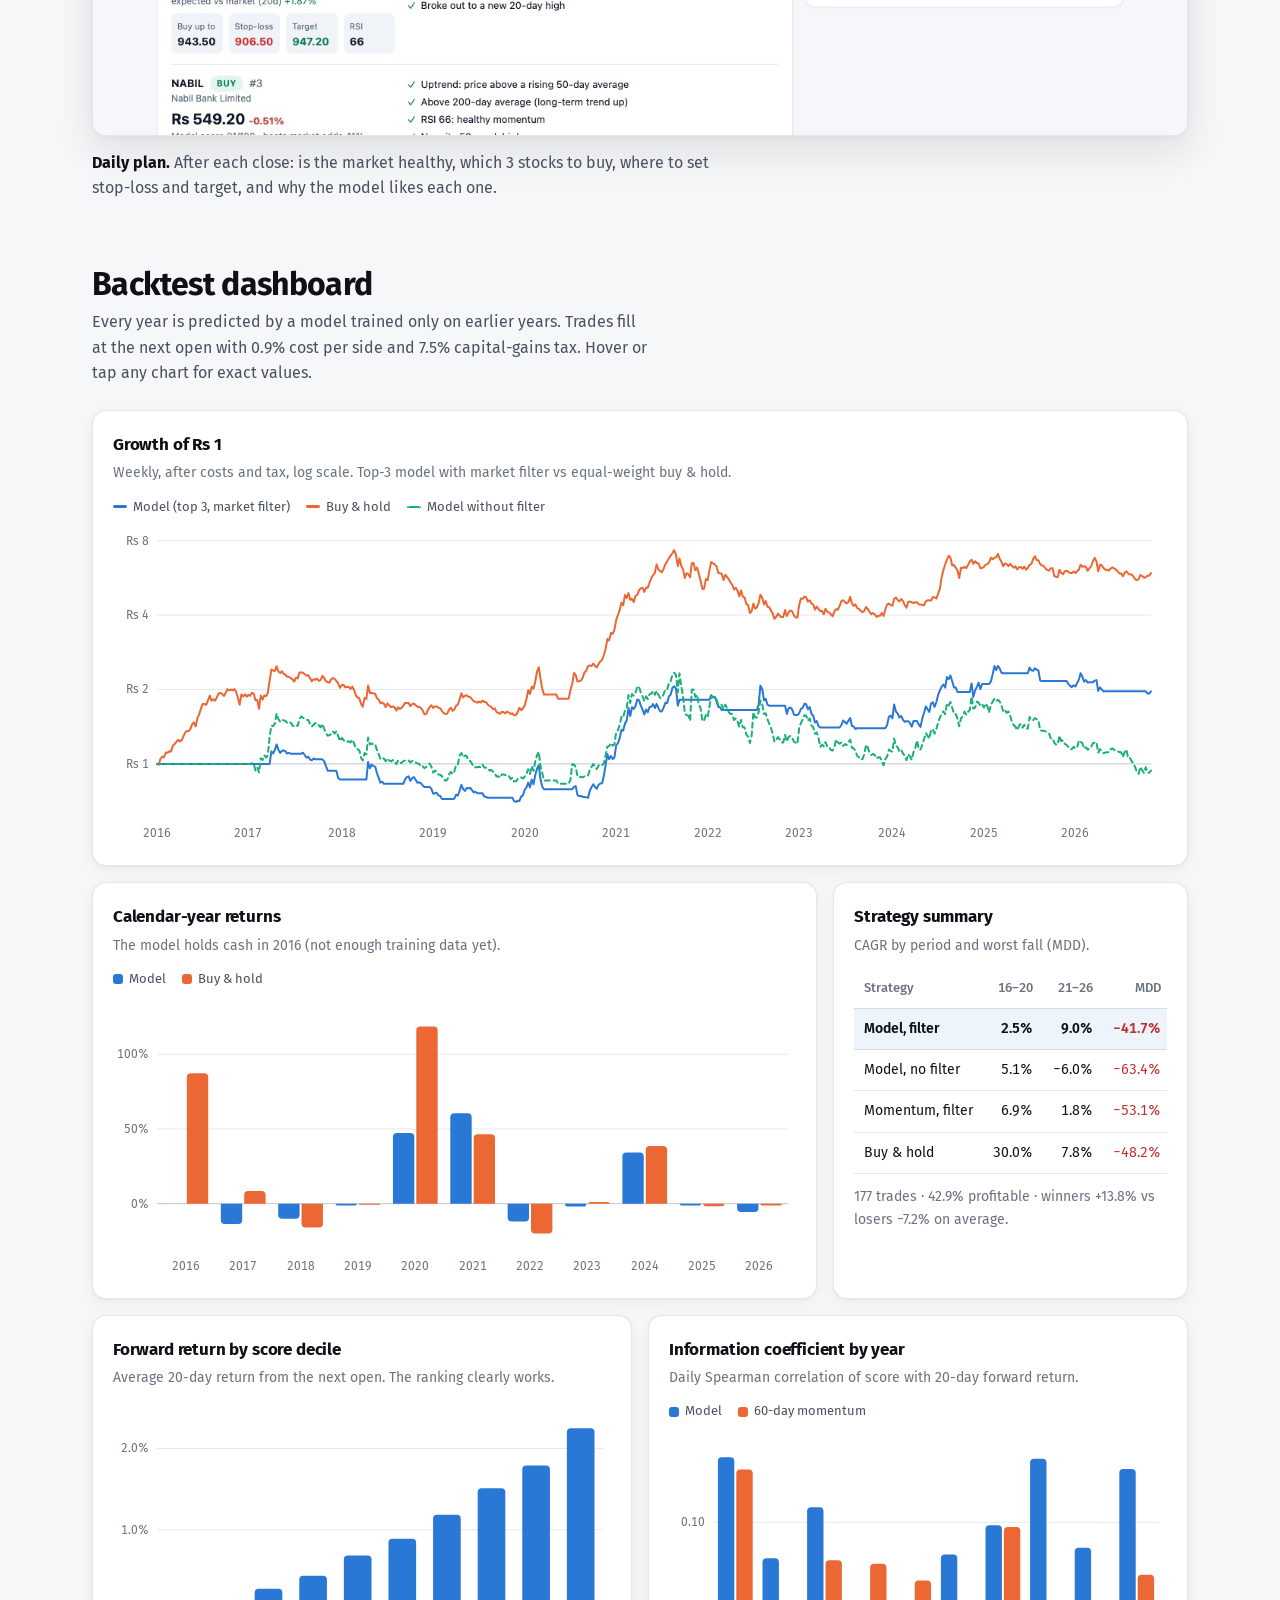
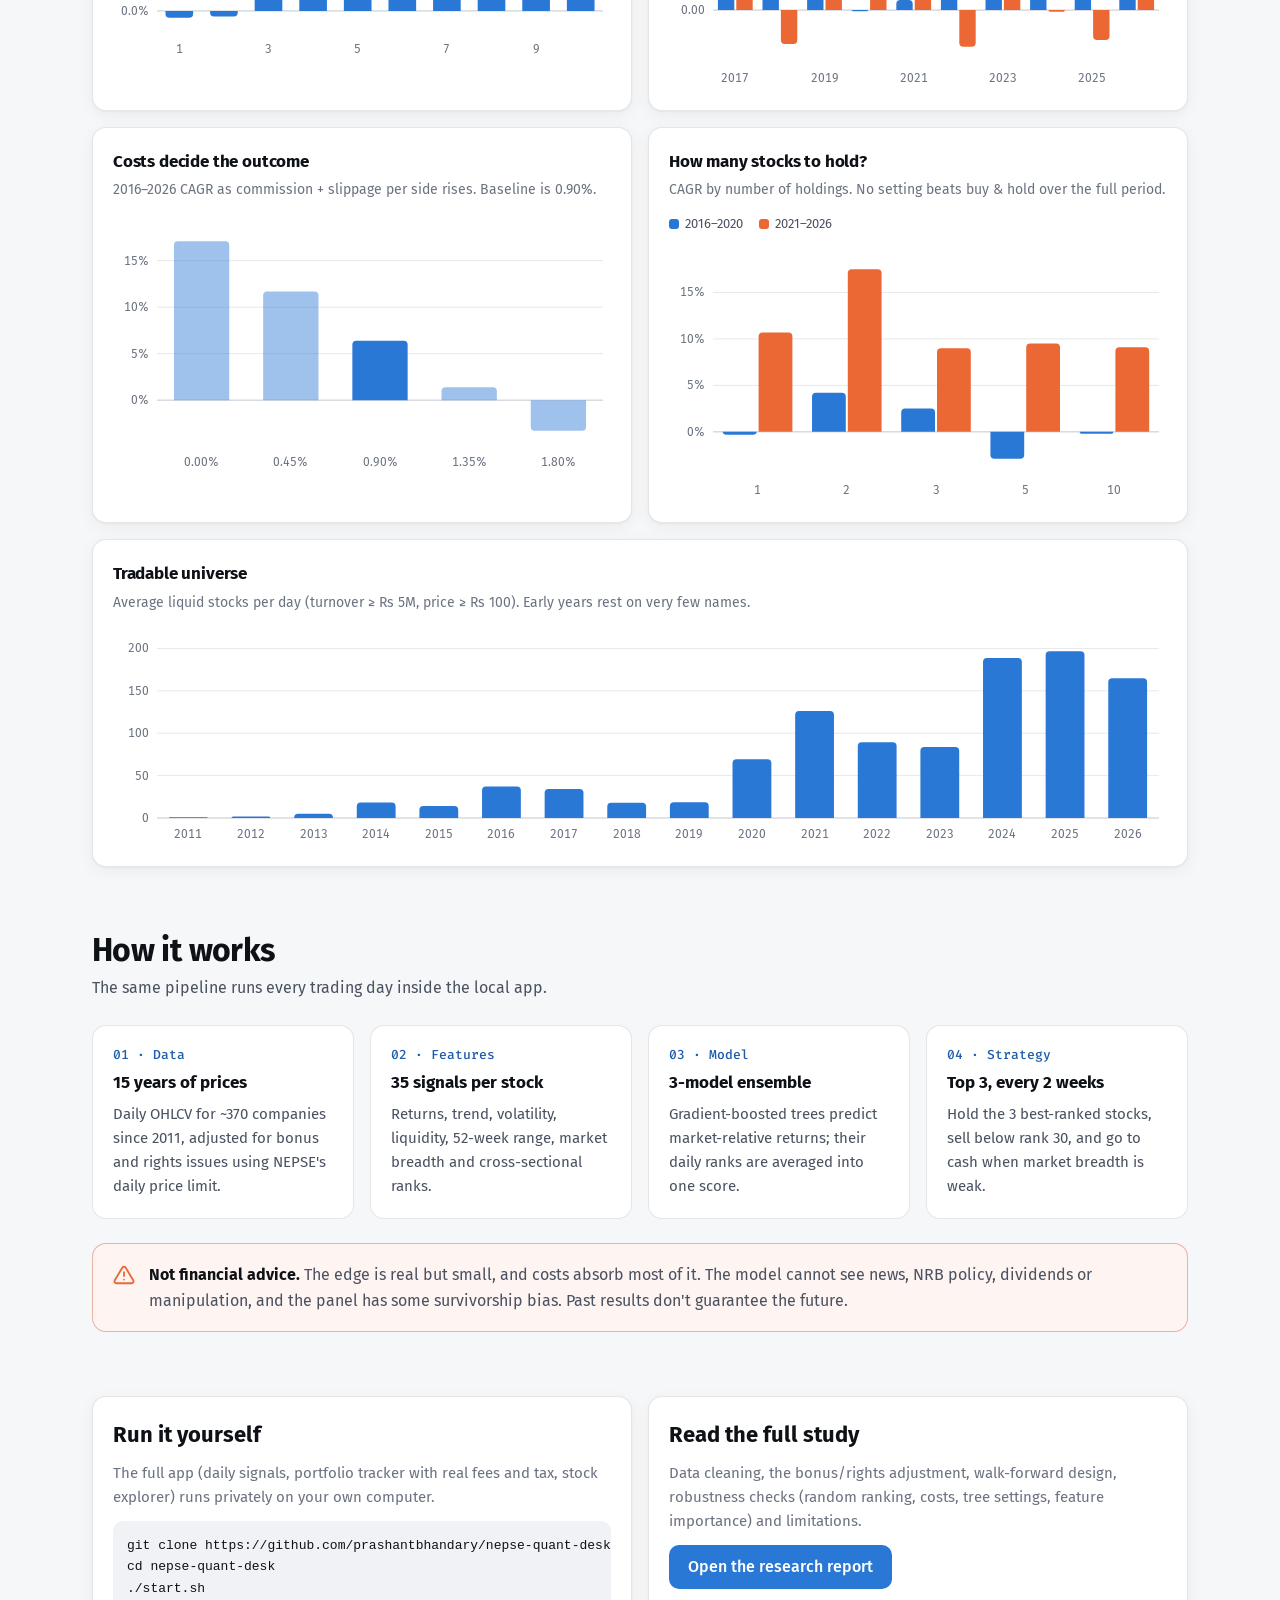
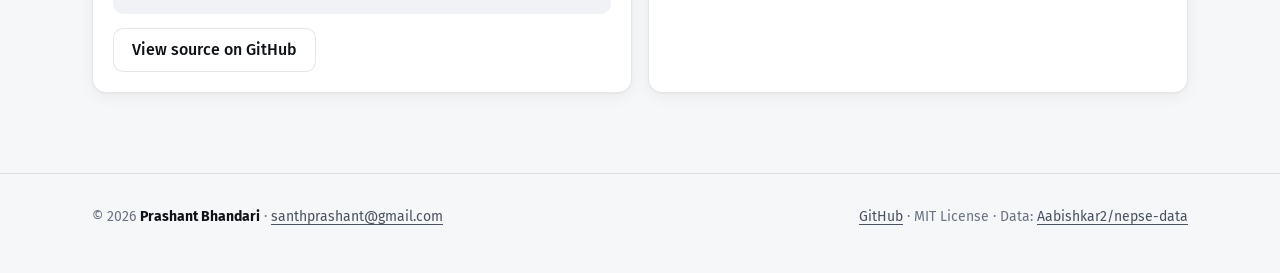
==== commit a4fbc5c6: "Add app screenshots section to the site" ====
--- a/docs/index.html
+++ b/docs/index.html
@@ -27,6 +27,7 @@
       NEPSE Quant Desk
     </a>
     <nav class="nav-links" aria-label="Main">
+      <a href="#app" class="hide-sm">App</a>
       <a href="#dashboard" class="hide-sm">Dashboard</a>
       <a href="#how" class="hide-sm">How it works</a>
       <a href="research.html">Research</a>
@@ -77,6 +78,29 @@
           <div class="v">9.0%<small>vs 7.8%</small></div>
           <div class="s">Ahead, with a smaller worst fall; not significant</div>
         </div>
+      </div>
+    </div>
+  </section>
+
+  <section class="block" id="app" aria-labelledby="app-h">
+    <div class="wrap">
+      <div class="sec-head">
+        <div>
+          <h2 id="app-h">See the app</h2>
+          <p>What you get when you run it on your own computer. Screenshots are from the real app; personal portfolio details are removed.</p>
+        </div>
+      </div>
+      <div class="shots">
+        <div class="shot-tabs" role="tablist" aria-label="App screens">
+          <button role="tab" id="t-plan" aria-selected="true" aria-controls="p-shot" data-i="0">Daily plan</button>
+          <button role="tab" id="t-stocks" aria-selected="false" aria-controls="p-shot" data-i="1" tabindex="-1">All stocks</button>
+          <button role="tab" id="t-stock" aria-selected="false" aria-controls="p-shot" data-i="2" tabindex="-1">Stock detail</button>
+        </div>
+        <figure class="frame" id="p-shot" role="tabpanel" aria-labelledby="t-plan">
+          <div class="frame-bar" aria-hidden="true"><i></i><i></i><i></i><span>localhost:8050</span></div>
+          <img id="shot-img" src="assets/screens/plan.jpg" width="1440" height="900" alt="Daily plan screen: market mood, top 3 buy candidates with stop-loss and target, and stocks close to a buy signal">
+        </figure>
+        <p class="shot-cap" id="shot-cap"><strong>Daily plan.</strong> After each close: is the market healthy, which 3 stocks to buy, where to set stop-loss and target, and why the model likes each one.</p>
       </div>
     </div>
   </section>
@@ -222,6 +246,34 @@
 
 <script src="assets/charts.js"></script>
 <script>
+// app screenshot tabs
+(() => {
+  const shots = [
+    { src: "assets/screens/plan.jpg", alt: "Daily plan screen: market mood, top 3 buy candidates with stop-loss and target, and stocks close to a buy signal",
+      cap: "<strong>Daily plan.</strong> After each close: is the market healthy, which 3 stocks to buy, where to set stop-loss and target, and why the model likes each one." },
+    { src: "assets/screens/stocks.jpg", alt: "All stocks table: every company ranked by model score with signal, price, 1D to 1Y change, RSI and sector",
+      cap: "<strong>All stocks.</strong> Every company ranked by the model, with its signal, returns from 1 day to 1 year, RSI and trend. Search, filter and sort." },
+    { src: "assets/screens/stock.jpg", alt: "Stock detail for NABIL: candlestick chart with target and stop lines, RSI, model score and reasons for the signal",
+      cap: "<strong>Stock detail.</strong> Interactive chart with target and stop lines, RSI, a trade plan, and plain-language reasons behind the signal." },
+  ];
+  const tabs = [...document.querySelectorAll(".shot-tabs [role=tab]")];
+  const img = document.getElementById("shot-img"), cap = document.getElementById("shot-cap"), panel = document.getElementById("p-shot");
+  shots.forEach((s) => { const i = new Image(); i.src = s.src; });  // preload so switching is instant
+  const select = (i, focus) => {
+    tabs.forEach((t, k) => { t.setAttribute("aria-selected", k === i); t.tabIndex = k === i ? 0 : -1; });
+    img.src = shots[i].src; img.alt = shots[i].alt; cap.innerHTML = shots[i].cap;
+    panel.setAttribute("aria-labelledby", tabs[i].id);
+    if (focus) tabs[i].focus();
+  };
+  tabs.forEach((t, i) => {
+    t.addEventListener("click", () => select(i));
+    t.addEventListener("keydown", (e) => {
+      if (e.key === "ArrowRight") select((i + 1) % tabs.length, true);
+      if (e.key === "ArrowLeft") select((i + tabs.length - 1) % tabs.length, true);
+    });
+  });
+})();
+
 (() => {
   const pct = (v, d = 1) => (v > 0 ? "+" : v < 0 ? "−" : "") + Math.abs(v).toFixed(d) + "%";
   const pct0 = (v) => (v < 0 ? "−" : "") + Math.abs(v) + "%";
--- a/docs/assets/site.css
+++ b/docs/assets/site.css
@@ -181,6 +181,22 @@
 .callout svg { flex: none; color: var(--s2); margin-top: 2px; }
 .callout strong { color: var(--text); }
 
+/* ---------- app screenshots ---------- */
+.shot-tabs { display: inline-flex; gap: 4px; padding: 4px; background: var(--surface-2); border: 1px solid var(--border); border-radius: 12px; margin-bottom: 16px; max-width: 100%; overflow-x: auto; }
+.shot-tabs button {
+  font: 500 15px var(--sans); color: var(--text-2); background: transparent; border: 0; border-radius: 9px;
+  min-height: 40px; padding: 0 16px; cursor: pointer; white-space: nowrap; transition: background-color .15s, color .15s;
+}
+.shot-tabs button:hover { color: var(--text); }
+.shot-tabs button[aria-selected="true"] { background: var(--surface); color: var(--text); box-shadow: 0 1px 3px rgba(14, 17, 22, 0.08); }
+.frame { margin: 0; border-radius: var(--radius); overflow: hidden; border: 1px solid var(--border); background: var(--surface); box-shadow: 0 2px 4px rgba(14, 17, 22, 0.04), 0 16px 40px rgba(14, 17, 22, 0.10); }
+.frame-bar { display: flex; align-items: center; gap: 6px; height: 36px; padding: 0 14px; background: var(--surface-2); border-bottom: 1px solid var(--border); }
+.frame-bar i { width: 10px; height: 10px; border-radius: 50%; background: var(--axis); }
+.frame-bar span { margin: 0 auto; font: 12px var(--mono); color: var(--muted); background: var(--surface); padding: 3px 14px; border-radius: 6px; }
+.frame img { display: block; width: 100%; height: auto; aspect-ratio: 1440 / 900; }
+.shot-cap { color: var(--text-2); margin: 14px 0 0; max-width: 72ch; }
+.shot-cap strong { color: var(--text); }
+
 /* ---------- footer ---------- */
 footer { margin-top: 72px; border-top: 1px solid var(--border); padding: 32px 0 48px; color: var(--muted); font-size: 14px; }
 footer .wrap { display: flex; flex-wrap: wrap; gap: 12px 24px; justify-content: space-between; }
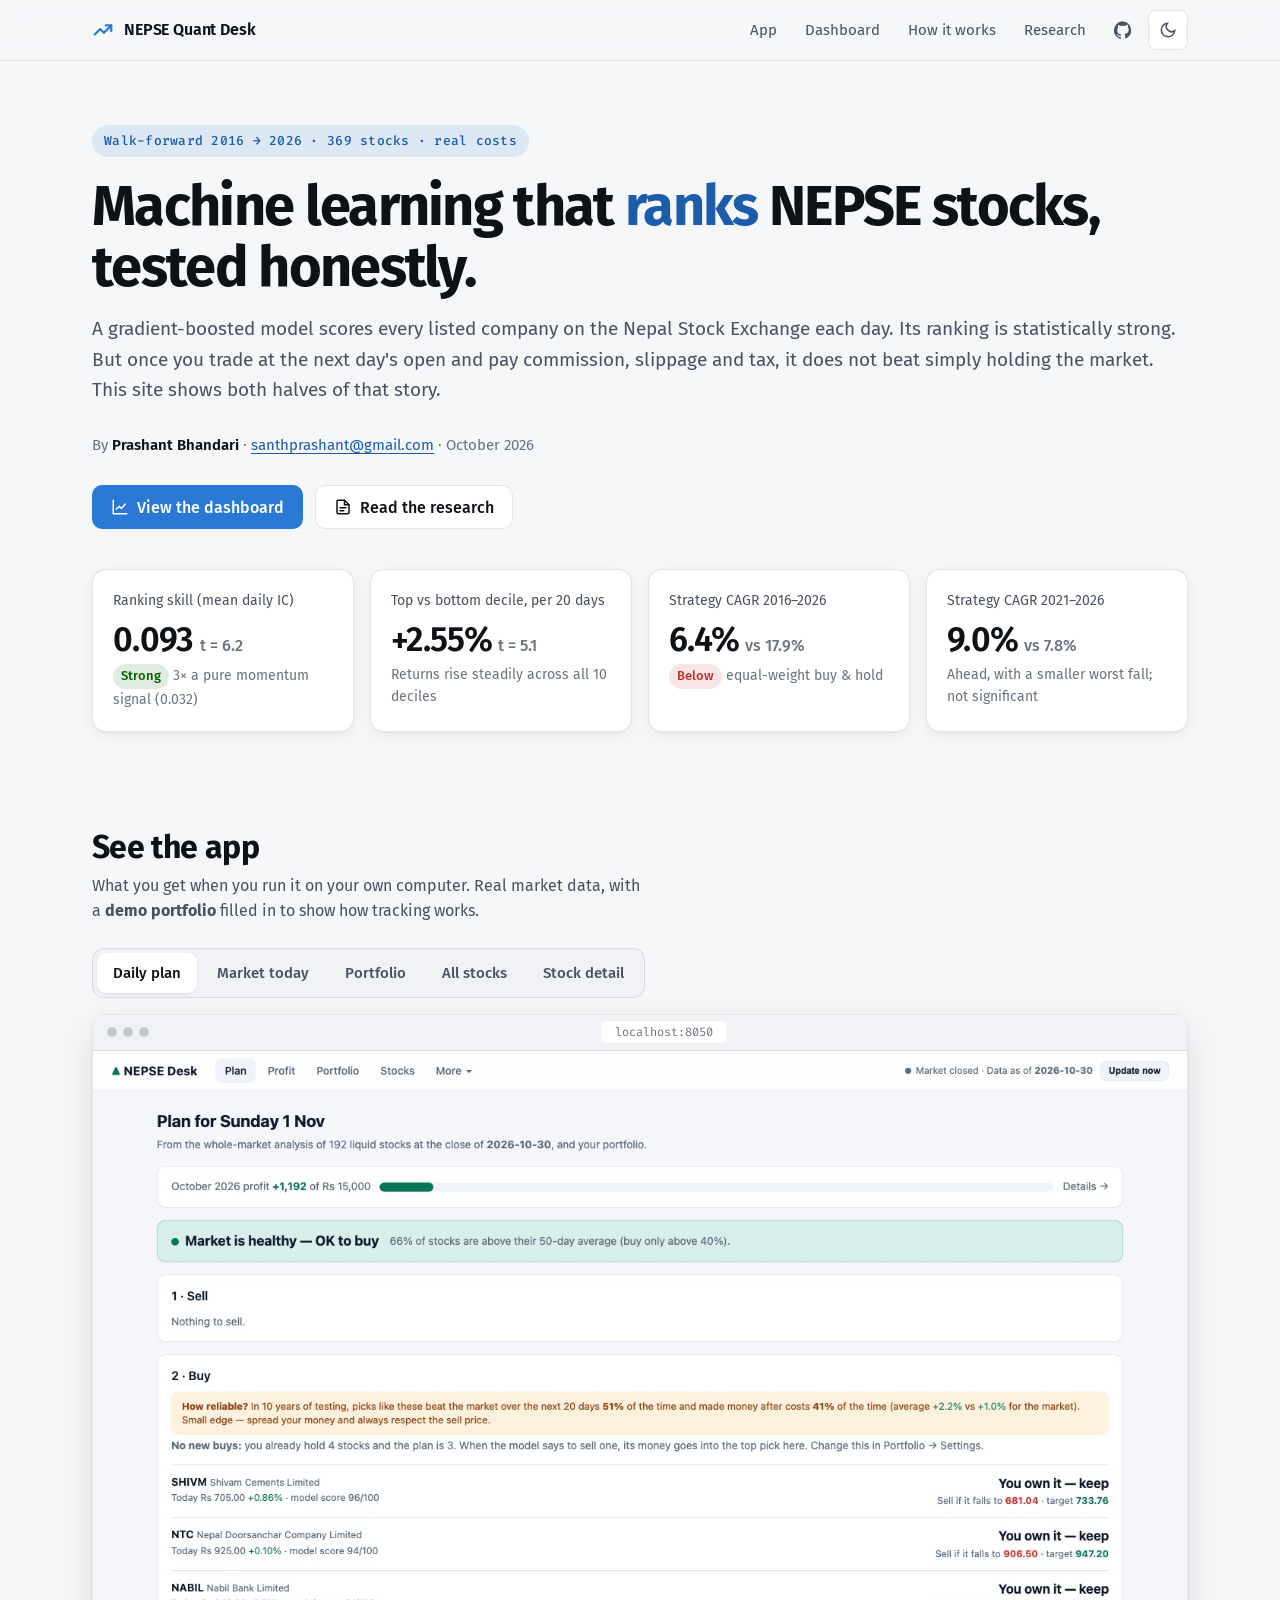
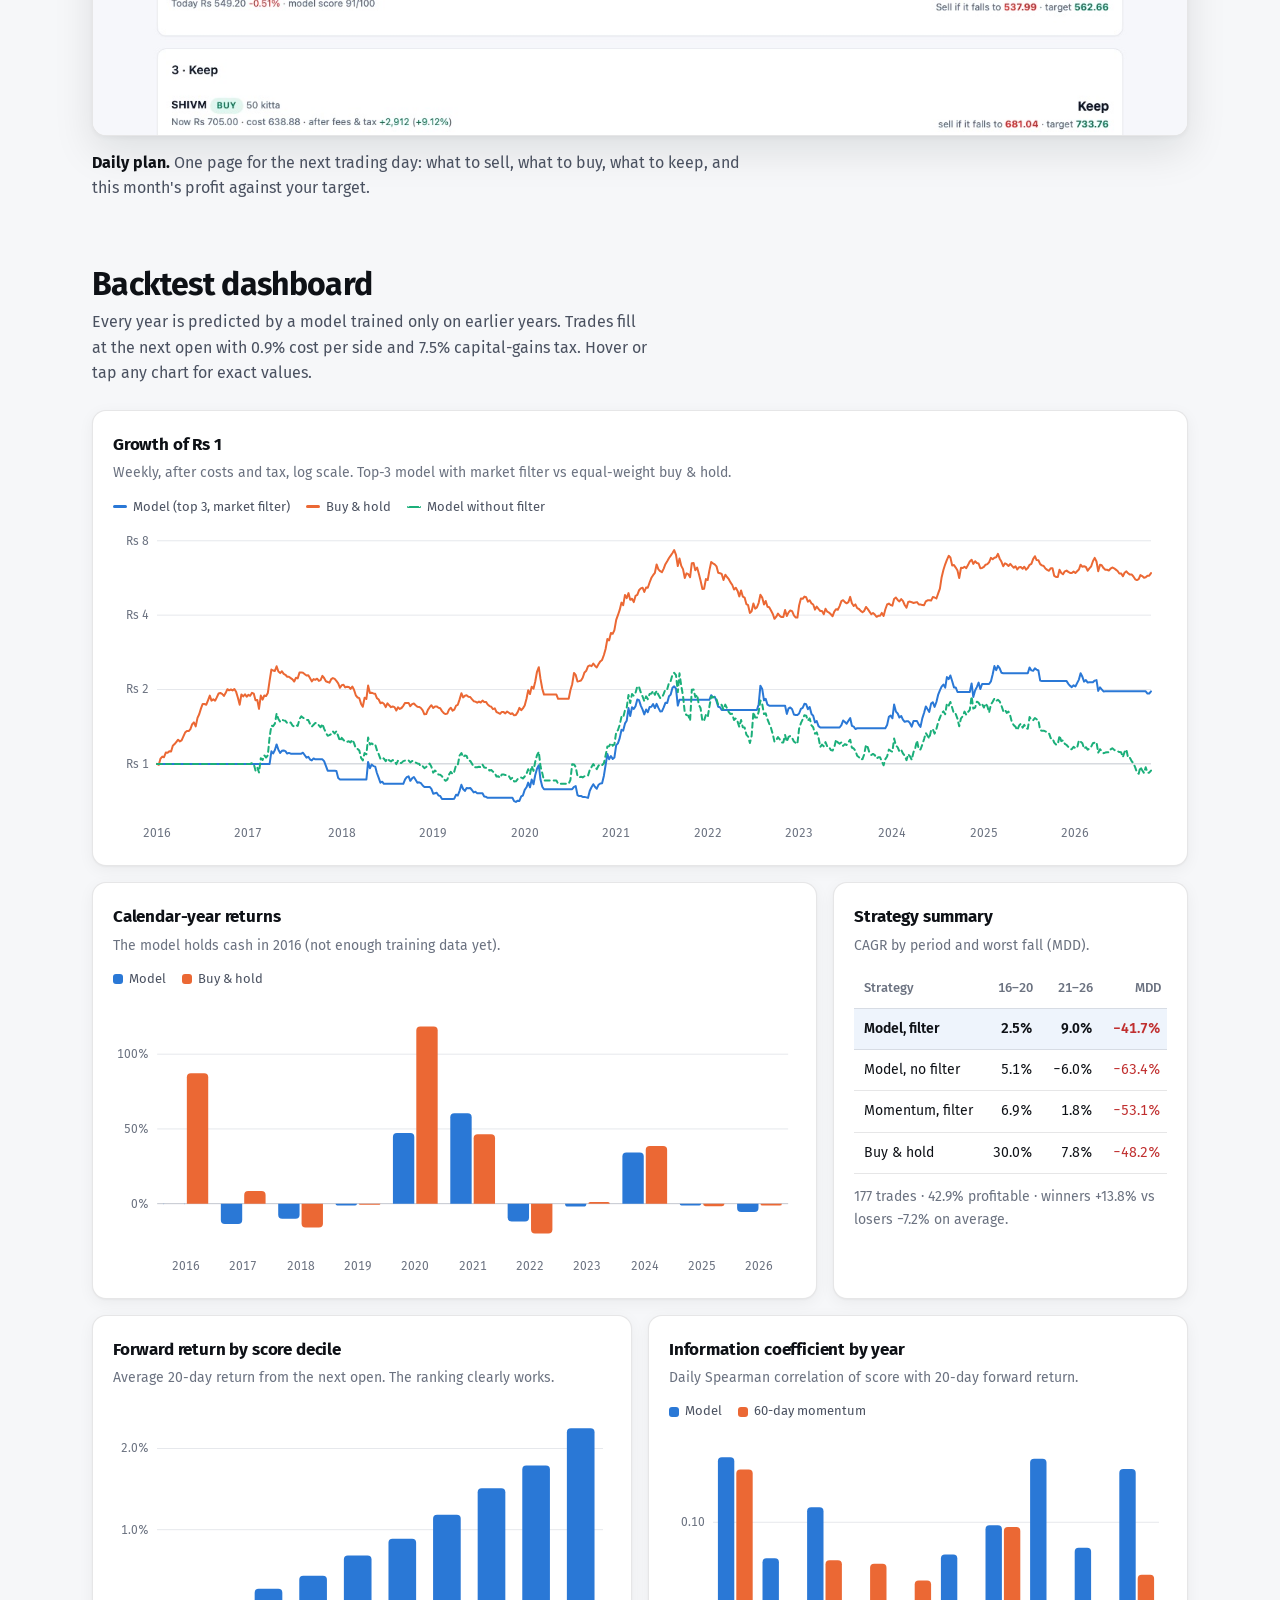
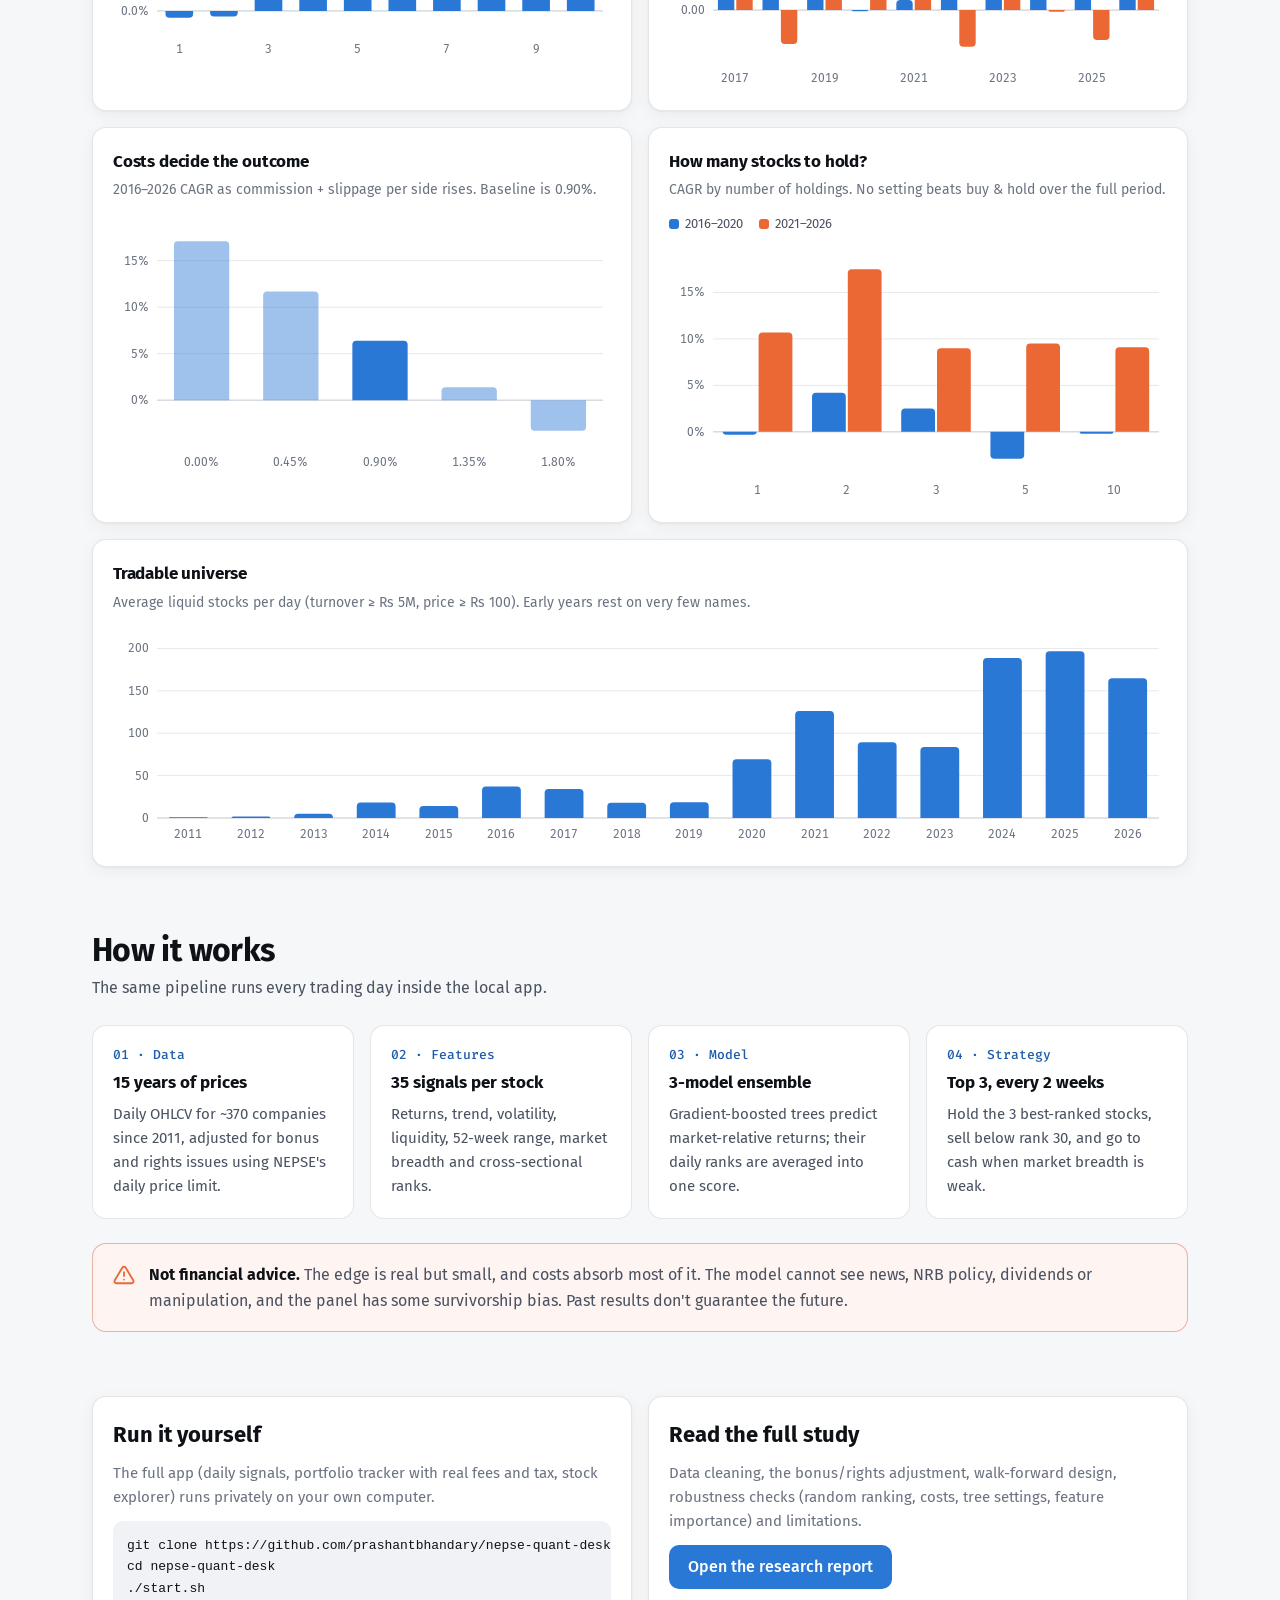
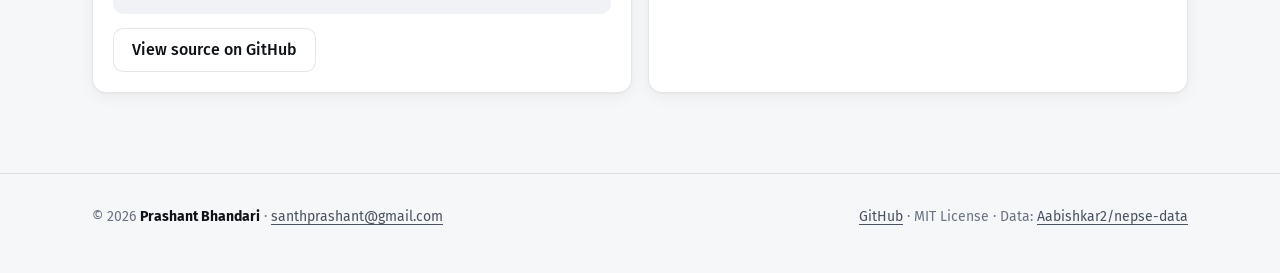
==== commit f95e6bea: "Show app screenshots with demo portfolio data; inline tab styles" ====
--- a/docs/index.html
+++ b/docs/index.html
@@ -14,8 +14,25 @@
 <link rel="preconnect" href="https://fonts.googleapis.com">
 <link rel="preconnect" href="https://fonts.gstatic.com" crossorigin>
 <link href="https://fonts.googleapis.com/css2?family=Fira+Code:wght@400;500&family=Fira+Sans:wght@400;500;600;700&display=swap" rel="stylesheet">
-<link rel="stylesheet" href="assets/site.css">
-<script src="assets/theme.js"></script>
+<link rel="stylesheet" href="assets/site.css?v=4">
+<style>
+/* ---------- app screenshots ---------- */
+.shot-tabs { display: inline-flex; gap: 4px; padding: 4px; background: var(--surface-2); border: 1px solid var(--border); border-radius: 12px; margin-bottom: 16px; max-width: 100%; overflow-x: auto; }
+.shot-tabs button {
+  font: 500 15px var(--sans); color: var(--text-2); background: transparent; border: 0; border-radius: 9px;
+  min-height: 40px; padding: 0 16px; cursor: pointer; white-space: nowrap; transition: background-color .15s, color .15s;
+}
+.shot-tabs button:hover { color: var(--text); }
+.shot-tabs button[aria-selected="true"] { background: var(--surface); color: var(--text); box-shadow: 0 1px 3px rgba(14, 17, 22, 0.08); }
+.frame { margin: 0; border-radius: var(--radius); overflow: hidden; border: 1px solid var(--border); background: var(--surface); box-shadow: 0 2px 4px rgba(14, 17, 22, 0.04), 0 16px 40px rgba(14, 17, 22, 0.10); }
+.frame-bar { display: flex; align-items: center; gap: 6px; height: 36px; padding: 0 14px; background: var(--surface-2); border-bottom: 1px solid var(--border); }
+.frame-bar i { width: 10px; height: 10px; border-radius: 50%; background: var(--axis); }
+.frame-bar span { margin: 0 auto; font: 12px var(--mono); color: var(--muted); background: var(--surface); padding: 3px 14px; border-radius: 6px; }
+.frame img { display: block; width: 100%; height: auto; aspect-ratio: 1440 / 900; }
+.shot-cap { color: var(--text-2); margin: 14px 0 0; max-width: 72ch; }
+.shot-cap strong { color: var(--text); }
+</style>
+<script src="assets/theme.js?v=4"></script>
 </head>
 <body>
 <a class="skip" href="#main">Skip to content</a>
@@ -87,20 +104,22 @@
       <div class="sec-head">
         <div>
           <h2 id="app-h">See the app</h2>
-          <p>What you get when you run it on your own computer. Screenshots are from the real app; personal portfolio details are removed.</p>
+          <p>What you get when you run it on your own computer. Real market data, with a <strong>demo portfolio</strong> filled in to show how tracking works.</p>
         </div>
       </div>
       <div class="shots">
         <div class="shot-tabs" role="tablist" aria-label="App screens">
-          <button role="tab" id="t-plan" aria-selected="true" aria-controls="p-shot" data-i="0">Daily plan</button>
-          <button role="tab" id="t-stocks" aria-selected="false" aria-controls="p-shot" data-i="1" tabindex="-1">All stocks</button>
-          <button role="tab" id="t-stock" aria-selected="false" aria-controls="p-shot" data-i="2" tabindex="-1">Stock detail</button>
-        </div>
-        <figure class="frame" id="p-shot" role="tabpanel" aria-labelledby="t-plan">
+          <button role="tab" id="t-0" aria-selected="true" aria-controls="p-shot">Daily plan</button>
+          <button role="tab" id="t-1" aria-selected="false" aria-controls="p-shot" tabindex="-1">Market today</button>
+          <button role="tab" id="t-2" aria-selected="false" aria-controls="p-shot" tabindex="-1">Portfolio</button>
+          <button role="tab" id="t-3" aria-selected="false" aria-controls="p-shot" tabindex="-1">All stocks</button>
+          <button role="tab" id="t-4" aria-selected="false" aria-controls="p-shot" tabindex="-1">Stock detail</button>
+        </div>
+        <figure class="frame" id="p-shot" role="tabpanel" aria-labelledby="t-0">
           <div class="frame-bar" aria-hidden="true"><i></i><i></i><i></i><span>localhost:8050</span></div>
-          <img id="shot-img" src="assets/screens/plan.jpg" width="1440" height="900" alt="Daily plan screen: market mood, top 3 buy candidates with stop-loss and target, and stocks close to a buy signal">
+          <img id="shot-img" src="assets/screens/plan.jpg" width="1440" height="900" alt="">
         </figure>
-        <p class="shot-cap" id="shot-cap"><strong>Daily plan.</strong> After each close: is the market healthy, which 3 stocks to buy, where to set stop-loss and target, and why the model likes each one.</p>
+        <p class="shot-cap" id="shot-cap"></p>
       </div>
     </div>
   </section>
@@ -244,16 +263,20 @@
   </div>
 </footer>
 
-<script src="assets/charts.js"></script>
+<script src="assets/charts.js?v=4"></script>
 <script>
 // app screenshot tabs
 (() => {
   const shots = [
-    { src: "assets/screens/plan.jpg", alt: "Daily plan screen: market mood, top 3 buy candidates with stop-loss and target, and stocks close to a buy signal",
-      cap: "<strong>Daily plan.</strong> After each close: is the market healthy, which 3 stocks to buy, where to set stop-loss and target, and why the model likes each one." },
+    { src: "assets/screens/plan.jpg", alt: "Daily plan: monthly profit vs target, market health, what to sell, buy and keep",
+      cap: "<strong>Daily plan.</strong> One page for the next trading day: what to sell, what to buy, what to keep, and this month's profit against your target." },
+    { src: "assets/screens/market.jpg", alt: "Market today: market mood, advances and declines, top 3 buy candidates with stop-loss and target",
+      cap: "<strong>Market today.</strong> Is the market healthy? The top 3 picks with buy limit, stop-loss and target, and why the model likes each one." },
+    { src: "assets/screens/portfolio.jpg", alt: "Portfolio: holdings with cost, current value, profit after fees and tax, and the model's view of each",
+      cap: "<strong>Portfolio.</strong> What you own, what it's worth, and the profit you'd actually keep after commission, SEBON fee, DP charge and tax." },
     { src: "assets/screens/stocks.jpg", alt: "All stocks table: every company ranked by model score with signal, price, 1D to 1Y change, RSI and sector",
       cap: "<strong>All stocks.</strong> Every company ranked by the model, with its signal, returns from 1 day to 1 year, RSI and trend. Search, filter and sort." },
-    { src: "assets/screens/stock.jpg", alt: "Stock detail for NABIL: candlestick chart with target and stop lines, RSI, model score and reasons for the signal",
+    { src: "assets/screens/stock.jpg", alt: "Stock detail: candlestick chart with target and stop lines, RSI, model score and reasons for the signal",
       cap: "<strong>Stock detail.</strong> Interactive chart with target and stop lines, RSI, a trade plan, and plain-language reasons behind the signal." },
   ];
   const tabs = [...document.querySelectorAll(".shot-tabs [role=tab]")];
@@ -265,6 +288,7 @@
     panel.setAttribute("aria-labelledby", tabs[i].id);
     if (focus) tabs[i].focus();
   };
+  select(0);
   tabs.forEach((t, i) => {
     t.addEventListener("click", () => select(i));
     t.addEventListener("keydown", (e) => {
--- a/docs/assets/site.css
+++ b/docs/assets/site.css
@@ -181,22 +181,6 @@
 .callout svg { flex: none; color: var(--s2); margin-top: 2px; }
 .callout strong { color: var(--text); }
 
-/* ---------- app screenshots ---------- */
-.shot-tabs { display: inline-flex; gap: 4px; padding: 4px; background: var(--surface-2); border: 1px solid var(--border); border-radius: 12px; margin-bottom: 16px; max-width: 100%; overflow-x: auto; }
-.shot-tabs button {
-  font: 500 15px var(--sans); color: var(--text-2); background: transparent; border: 0; border-radius: 9px;
-  min-height: 40px; padding: 0 16px; cursor: pointer; white-space: nowrap; transition: background-color .15s, color .15s;
-}
-.shot-tabs button:hover { color: var(--text); }
-.shot-tabs button[aria-selected="true"] { background: var(--surface); color: var(--text); box-shadow: 0 1px 3px rgba(14, 17, 22, 0.08); }
-.frame { margin: 0; border-radius: var(--radius); overflow: hidden; border: 1px solid var(--border); background: var(--surface); box-shadow: 0 2px 4px rgba(14, 17, 22, 0.04), 0 16px 40px rgba(14, 17, 22, 0.10); }
-.frame-bar { display: flex; align-items: center; gap: 6px; height: 36px; padding: 0 14px; background: var(--surface-2); border-bottom: 1px solid var(--border); }
-.frame-bar i { width: 10px; height: 10px; border-radius: 50%; background: var(--axis); }
-.frame-bar span { margin: 0 auto; font: 12px var(--mono); color: var(--muted); background: var(--surface); padding: 3px 14px; border-radius: 6px; }
-.frame img { display: block; width: 100%; height: auto; aspect-ratio: 1440 / 900; }
-.shot-cap { color: var(--text-2); margin: 14px 0 0; max-width: 72ch; }
-.shot-cap strong { color: var(--text); }
-
 /* ---------- footer ---------- */
 footer { margin-top: 72px; border-top: 1px solid var(--border); padding: 32px 0 48px; color: var(--muted); font-size: 14px; }
 footer .wrap { display: flex; flex-wrap: wrap; gap: 12px 24px; justify-content: space-between; }
